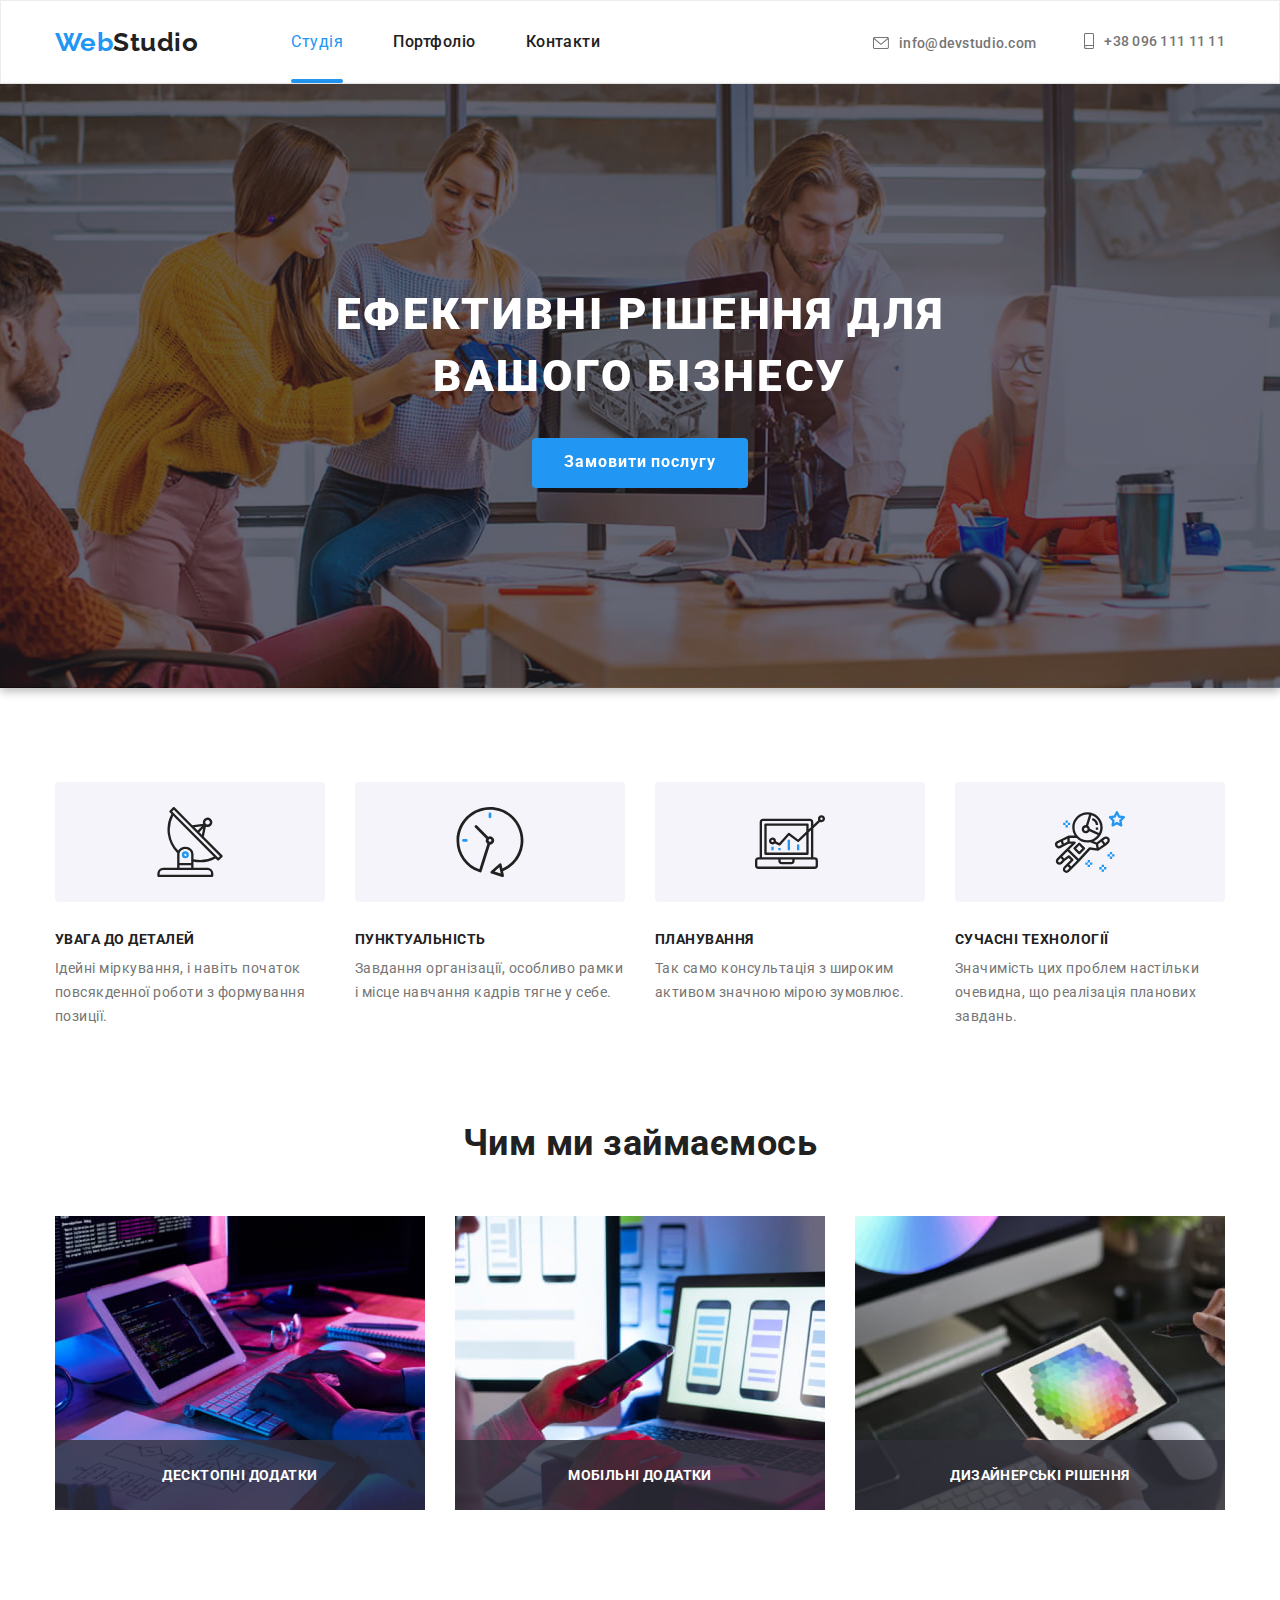
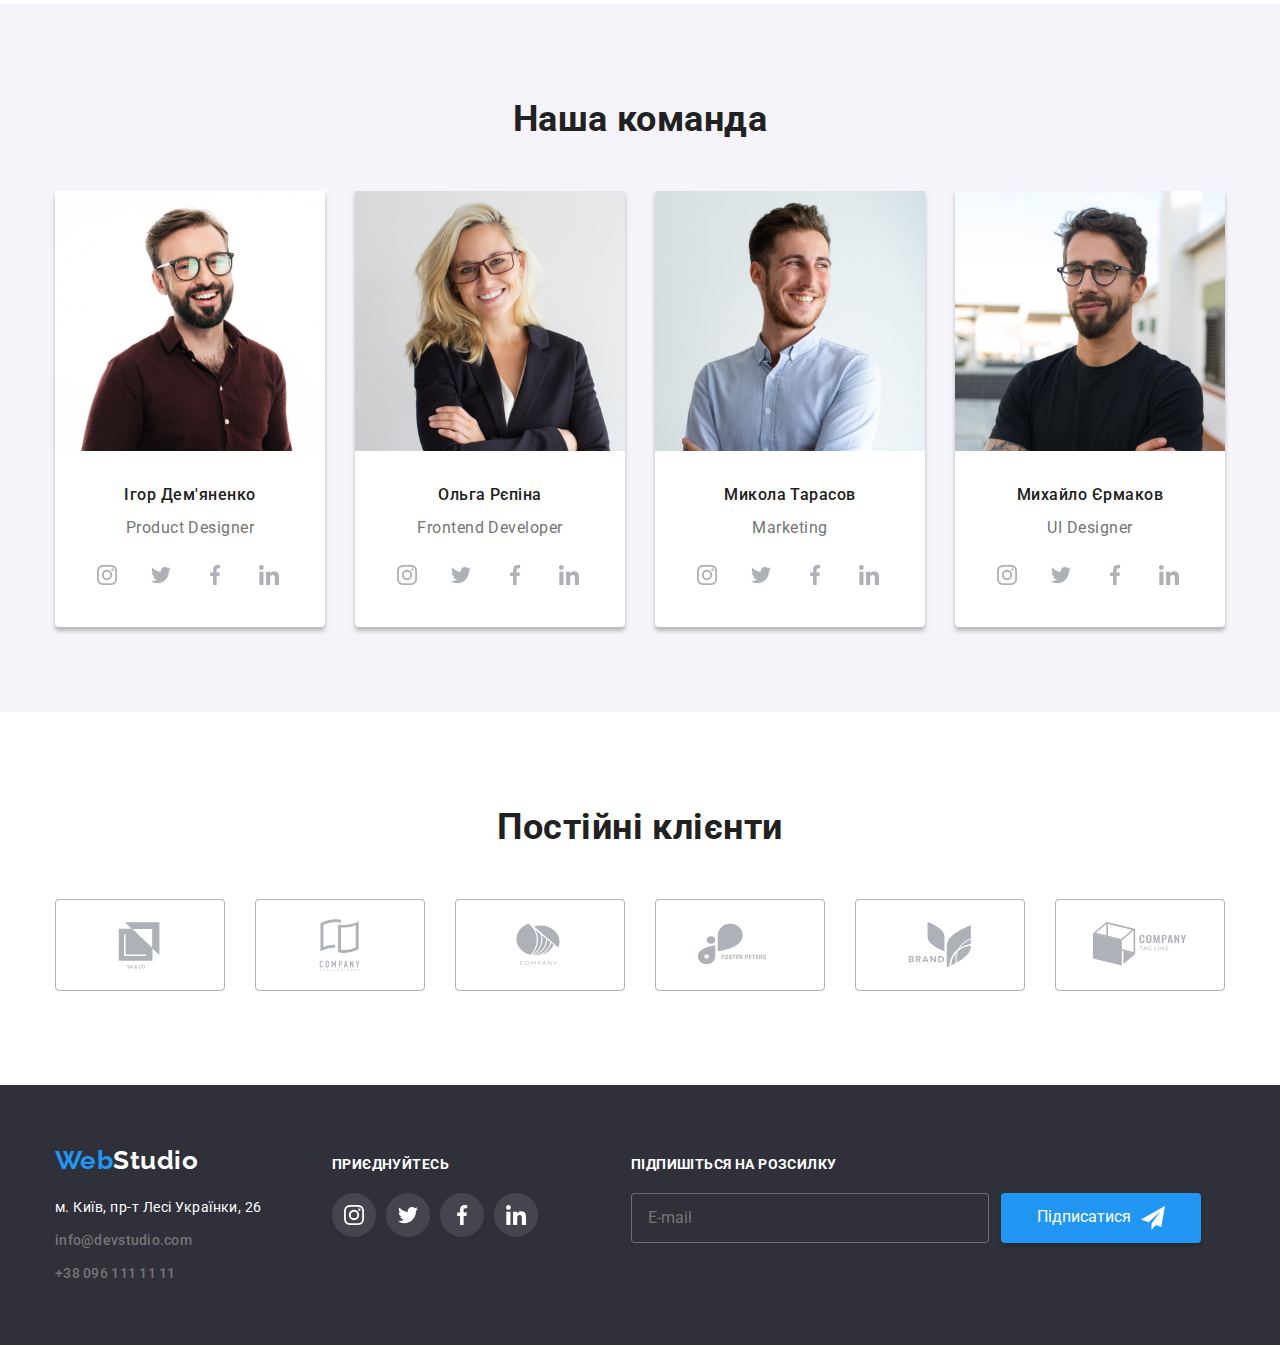
==== index.html @ a224c55a "Initial commit" ====
<!DOCTYPE html>
<html lang="uk">

<head>
  <meta charset="UTF-8" />
  <meta http-equiv="X-UA-Compatible" content="IE=edge" />
  <meta name="viewport" content="width=device-width, initial-scale=1.0" />
  <title>Студія</title>


  <!-- шрифти -->

  <link rel="preconnect" href="https://fonts.googleapis.com">
  <link rel="preconnect" href="https://fonts.gstatic.com" crossorigin>
  <link href="https://fonts.googleapis.com/css2?family=Raleway:wght@700&family=Roboto:wght@400;500;700;900&display=swap"
    rel="stylesheet">


  <!-- стилі -->
  <link rel="stylesheet"
    href="https://cdnjs.cloudflare.com/ajax/libs/modern-normalize/1.0.0/modern-normalize.min.css" />
  <link rel="stylesheet" href="./css/styles.css">
</head>

<body>


  <!-- шапка сторінки -->
  <header class="header">
    <div class="header-container">
      <a class="header-logo" href="./index.html"><span class="logo-beginning">Web</span>Studio</a>
      <nav class="header-nav">
        <ul class="header-nav-list">
          <li>
            <a class="list-current-page-item" href="./index.html">Студія</a>
          </li>
          <li>
            <a class="list-item" href="./portfolio.html">Портфоліо</a>
          </li>
          <li>
            <a class="list-item" href="#">Контакти</a>
          </li>
        </ul>
      </nav>
      <ul class="header-contacts-list">
        <li class="mail">
          <a class="email-link" href="mailto:info@devstudio.com">
            <svg class="contacts-icon" width="16" height="12">
              <use href="./images/icons.svg#envelope"></use>
            </svg>
            info@devstudio.com
          </a>
        </li>
        <li>
          <a class="tel-link" href="tel:+380961111111">
            <svg class="contacts-icon" width="10" height="16">
              <use href="./images/icons.svg#smartphone"></use>
            </svg>
            +38 096 111 11 11
          </a>
        </li>
      </ul>
    </div>
  </header>


  <!-- герой -->
  <main>
    <section class="hero-section">
      <div class="hero-container">
        <h1 class="slogan">Ефективні рішення для <br> вашого бізнесу</h1>
        <button class="btn" type="button" data-modal-open>Замовити послугу</button>

      </div>
    </section>

    <!-- переваги -->
    <section class="features">
      <div class="feature-container">
        <h2 class="visually-hidden">Наші особливості</h2>
        <ul class="features-list">
          <li class="feature-item">
            <div class="icon-box">
              <svg class="feature-icon" width="70" height="70">
                <use href="./images/icons.svg#feature-1"></use>
              </svg>
            </div>
            <h3>Увага до деталей</h3>
            <p class="feature-description">
              Ідейні міркування, і навіть початок повсякденної роботи з
              формування позиції.
            </p>
          </li>
          <li class="feature-item">
            <div class="icon-box">
              <svg class="feature-icon" width="70" height="70">
                <use href="./images/icons.svg#feature-2"></use>
              </svg>
            </div>
            <h3>Пунктуальність</h3>
            <p class="feature-description">
              Завдання організації, особливо рамки і місце навчання кадрів тягне
              у себе.
            </p>
          </li>
          <li class="feature-item">
            <div class="icon-box">
              <svg class="feature-icon" width="70" height="70">
                <use href="./images/icons.svg#feature-3"></use>
              </svg>
            </div>
            <h3>Планування</h3>
            <p class="feature-description">
              Так само консультація з широким активом значною мірою зумовлює.
            </p>
          </li>
          <li class="feature-item">
            <div class="icon-box">
              <svg class="feature-icon" width="70" height="70">
                <use href="./images/icons.svg#feature-4"></use>
              </svg>
            </div>
            <h3>Сучасні технології</h3>
            <p class="feature-description">
              Значимість цих проблем настільки очевидна, що реалізація планових
              завдань.
            </p>
          </li>
        </ul>
      </div>
    </section>

    <!-- що ми робимо -->
    <section class="activity">
      <div class="activity-container">
        <h2>Чим ми займаємось</h2>
        <ul class="activity-list">
          <li class="activity-item">
            <!-- <div class="activity-thumb"> -->
            <img class="img" src="./images/about/box-1.jpeg" alt="Здійснення розмітки вебсторінок на компʼютері"
              width="370" height="294" />
            <p class="activity-label">Десктопні додатки</p>
            <!-- </div> -->
          </li>
          <li class="activity-item">
            <!-- <div> -->
            <img class="img" src="./images/about/box-2.jpeg" alt="Адаптація вебсторінок під різні пристрої" width="370"
              height="294" />
            <p class="activity-label">Мобільні додатки</p>
            <!-- </div> -->
          </li>
          <li class="activity-item">
            <!-- <div> -->
            <img class="img" src="./images/about/box-3.jpeg" alt="Стилізація вебсторінок" width="370" height="294" />
            <p class="activity-label">Дизайнерські рішення</p>
            <!-- </div> -->
          </li>
        </ul>
      </div>
    </section>

    <!-- наша команда -->
    <section class="section-team">
      <div class="team-container">
        <h2 class="team-title">Наша команда</h2>
        <ul class="team-list">
          <li class="team-card">
            <img class="img" src="./images/team/img-1.jpeg" alt="Фотографія продуктдизайнера" width="270"
              height="260" />
            <div class="card-title">
              <h3 class="employee-name">Ігор Дем'яненко</h3>
              <p lang="en" class="employee-position">Product Designer</p>
              <ul class="social-list">
                <li class="social-item">
                  <a class="socials-link" href="https://instagram.com" target="_blank" rel="noopener noreferrer"
                    aria-label="Instagram">
                    <svg class="social-icon" width="20" height="20">
                      <use href="./images/icons.svg#instagram">
                      </use>
                    </svg>
                  </a>
                </li>
                <li class="social-item">
                  <a class="socials-link" href="https://twitter.com" target="_blank" rel="noopener noreferrer"
                    aria-label="Twitter">
                    <svg class="social-icon" width="20" height="20">
                      <use href="./images/icons.svg#twitter"></use>
                    </svg>
                  </a>
                </li>
                <li class="social-item">
                  <a class="socials-link" href="https://facebook.com" target="_blank" rel="noopener noreferrer"
                    aria-label="Facebook">
                    <svg class="social-icon" width="20" height="20">
                      <use href="./images/icons.svg#facebook"></use>
                    </svg>
                  </a>
                </li>
                <li class="social-item">
                  <a class="socials-link" href="https://linkedin.com" target="_blank" rel="noopener noreferrer"
                    aria-label="LinkedIn">
                    <svg class="social-icon" width="20" height="20">
                      <use href="./images/icons.svg#linkedin"></use>
                    </svg>
                  </a>
                </li>
              </ul>
            </div>
          </li>
          <li class="team-card">
            <img class="img" src="./images/team/img-2.jpeg" alt="Фотографія розробника" width="270" height="260" />
            <div class="card-title">
              <h3 class="employee-name">Ольга Рєпіна</h3>
              <p lang="en" class="employee-position">Frontend Developer</p>
              <ul class="social-list">
                <li class="social-item">
                  <a class="socials-link" href="https://instagram.com" target="_blank" rel="noopener noreferrer"
                    aria-label="Instagram">
                    <svg class="social-icon" width="20" height="20">
                      <use href="./images/icons.svg#instagram">
                      </use>
                    </svg>
                  </a>
                </li>
                <li class="social-item">
                  <a class="socials-link" href="https://twitter.com" target="_blank" rel="noopener noreferrer"
                    aria-label="Twitter">
                    <svg class="social-icon" width="20" height="20">
                      <use href="./images/icons.svg#twitter"></use>
                    </svg>
                  </a>
                </li>
                <li class="social-item">
                  <a class="socials-link" href="https://facebook.com" target="_blank" rel="noopener noreferrer"
                    aria-label="Facebook">
                    <svg class="social-icon" width="20" height="20">
                      <use href="./images/icons.svg#facebook"></use>
                    </svg>
                  </a>
                </li>
                <li class="social-item">
                  <a class="socials-link" href="https://linkedin.com" target="_blank" rel="noopener noreferrer"
                    aria-label="LinkedIn">
                    <svg class="social-icon" width="20" height="20">
                      <use href="./images/icons.svg#linkedin"></use>
                    </svg>
                  </a>
                </li>
              </ul>
            </div>
          </li>
          <li class="team-card">
            <img class="img" src="./images/team/img-3.jpeg" alt="Фотографія маркетолога" width="270" height="260" />
            <div class="card-title">
              <h3 class="employee-name">Микола Тарасов</h3>
              <p lang="en" class="employee-position">Marketing</p>
              <ul class="social-list">
                <li class="social-item">
                  <a class="socials-link" href="https://instagram.com" target="_blank" rel="noopener noreferrer"
                    aria-label="Instagram">
                    <svg class="social-icon" width="20" height="20">
                      <use href="./images/icons.svg#instagram">
                      </use>
                    </svg>
                  </a>
                </li>
                <li class="social-item">
                  <a class="socials-link" href="https://twitter.com" target="_blank" rel="noopener noreferrer"
                    aria-label="Twitter">
                    <svg class="social-icon" width="20" height="20">
                      <use href="./images/icons.svg#twitter"></use>
                    </svg>
                  </a>
                </li>
                <li class="social-item">
                  <a class="socials-link" href="https://facebook.com" target="_blank" rel="noopener noreferrer"
                    aria-label="Facebook">
                    <svg class="social-icon" width="20" height="20">
                      <use href="./images/icons.svg#facebook"></use>
                    </svg>
                  </a>
                </li>
                <li class="social-item">
                  <a class="socials-link" href="https://linkedin.com" target="_blank" rel="noopener noreferrer"
                    aria-label="LinkedIn">
                    <svg class="social-icon" width="20" height="20">
                      <use href="./images/icons.svg#linkedin"></use>
                    </svg>
                  </a>
                </li>
              </ul>
            </div>
          </li>
          <li class="team-card">
            <img class="img" src="./images/team/img-4.jpeg" alt="Фотографія вебдизайнера" width="270" height="260" />
            <div class="card-title">
              <h3 class="employee-name">Михайло Єрмаков</h3>
              <p lang="en" class="employee-position">UI Designer</p>
              <ul class="social-list">
                <li class="social-item">
                  <a class="socials-link" href="https://instagram.com" target="_blank" rel="noopener noreferrer"
                    aria-label="Instagram">
                    <svg class="social-icon" width="20" height="20">
                      <use href="./images/icons.svg#instagram">
                      </use>
                    </svg>
                  </a>
                </li>
                <li class="social-item">
                  <a class="socials-link" href="https://twitter.com" target="_blank" rel="noopener noreferrer"
                    aria-label="Twitter">
                    <svg class="social-icon" width="20" height="20">
                      <use href="./images/icons.svg#twitter"></use>
                    </svg>
                  </a>
                </li>
                <li class="social-item">
                  <a class="socials-link" href="https://facebook.com" target="_blank" rel="noopener noreferrer"
                    aria-label="Facebook">
                    <svg class="social-icon" width="20" height="20">
                      <use href="./images/icons.svg#facebook"></use>
                    </svg>
                  </a>
                </li>
                <li class="social-item">
                  <a class="socials-link" href="https://linkedin.com" target="_blank" rel="noopener noreferrer"
                    aria-label="LinkedIn">
                    <svg class="social-icon" width="20" height="20">
                      <use href="./images/icons.svg#linkedin"></use>
                    </svg>
                  </a>
                </li>
              </ul>
            </div>
          </li>
        </ul>
      </div>
    </section>

    <!-- постійні клієнти -->
    <section class="section-clients">
      <div class="clients-container">
        <h2>Постійні клієнти</h2>
        <ul class="clients-list">
          <li class="client-item">
            <a class="client-item-logo" href="#">
              <svg class="client-logo" width="106" height="60">
                <use href="./images/icons.svg#client-1"></use>
              </svg>
            </a>
          </li>
          <li class="client-item">
            <a class="client-item-logo" href="#">
              <svg class="client-logo" width="106" height="60">
                <use href="./images/icons.svg#client-2"></use>
              </svg>
            </a>
          </li>
          <li class="client-item">
            <a class="client-item-logo" href="#">
              <svg class="client-logo" width="106" height="60">
                <use href="./images/icons.svg#client-3"></use>
              </svg>
            </a>
          </li>
          <li class="client-item">
            <a class="client-item-logo" href="#">
              <svg class="client-logo" width="106" height="60">
                <use href="./images/icons.svg#client-4"></use>
              </svg>
            </a>
          </li>
          <li class="client-item">
            <a class="client-item-logo" href="#">
              <svg class="client-logo" width="106" height="60">
                <use href="./images/icons.svg#client-5"></use>
              </svg>
            </a>
          </li>
          <li class="client-item">
            <a class="client-item-logo" href="#">
              <svg class="client-logo" width="106" height="60">
                <use href="./images/icons.svg#client-6"></use>
              </svg>
            </a>
          </li>
        </ul>
      </div>
    </section>

  </main>


  <!-- підвал сторінки -->
  <footer class="footer">
    <div class="footer-container">
      <div class="address-box">
        <a class="footer-logo" href="./index.html"><span class="logo-beginning">Web</span>Studio</a>
        <address>
          <ul>
            <li class="address-list-item">
              <a class="address-link" href="https://goo.gl/maps/CPtrU1FHBa2aNyZL9" target="_blank"
                rel="noopener noreferrer nofollow">м. Київ,
                пр-т Лесі Українки, 26</a>
            </li>
            <li class="address-list-item">
              <a class="email-link" href="mailto:info@devstudio.com">info@devstudio.com</a>
            </li>
            <li>
              <a class="tel-link" href="tel:+380961111111">+38 096 111 11 11</a>
            </li>
          </ul>
        </address>
      </div>
      <div class="social-box">
        <p>Приєднуйтесь</p>
        <ul class="social-list">
          <li class="social-item">
            <a class="socials-link" href="https://instagram.com" target="_blank" rel="noopener noreferrer"
              aria-label="Instagram">
              <svg class="social-icon" width="20" height="20">
                <use href="./images/icons.svg#instagram">
                </use>
              </svg>
            </a>
          </li>
          <li class="social-item">
            <a class="socials-link" href="https://twitter.com" target="_blank" rel="noopener noreferrer"
              aria-label="Twitter">
              <svg class="social-icon" width="20" height="20">
                <use href="./images/icons.svg#twitter"></use>
              </svg>
            </a>
          </li>
          <li class="social-item">
            <a class="socials-link" href="https://facebook.com" target="_blank" rel="noopener noreferrer"
              aria-label="Facebook">
              <svg class="social-icon" width="20" height="20">
                <use href="./images/icons.svg#facebook"></use>
              </svg>
            </a>
          </li>
          <li class="social-item">
            <a class="socials-link" href="https://linkedin.com" target="_blank" rel="noopener noreferrer"
              aria-label="LinkedIn">
              <svg class="social-icon" width="20" height="20">
                <use href="./images/icons.svg#linkedin"></use>
              </svg>
            </a>
          </li>
        </ul>
      </div>
      <div class="signing-box">
        <span class="signing-form-title">Підпишіться на розсилку</span>
        <form class="signing-form" name="signing-form">
          <label class="signing-form-field">

            <input class="signing-form-input" type="email" name="user-email" placeholder="E-mail">
          </label>
          <button class="signing-form-btn" type="submit">Підписатися
            <svg class="signing-form-icon" width="24" height="24">
              <use href="./images/icons.svg#icon-send"></use>
          </button>
          </svg>
        </form>
      </div>
    </div>
  </footer>

  <div class="backdrope is-hidden" data-modal>
    <div class="modal">
      <button data-modal-close class="modal-btn">
        <svg width="30" height="30">
          <use href="./images/icons.svg#close-2"></use>
        </svg>
      </button>
      <form name="order-form" class="order">
        <strong class="order-form-title">Залиште свої дані, ми вам передзвонимо</strong>

        <div class="order-form-group" role="group">
          <label class="order-form-field">
            <span class="order-form-label">Ім'я</span>
            <input class="order-form-input" type="text" name="user-name">
            <svg class="order-form-icon" width="18" height="18">
              <use href="./images/icons.svg#icon-name-icon"></use>
            </svg>
          </label>

          <label class="order-form-field">
            <span class="order-form-label">Телефон</span>
            <input class="order-form-input" type="tel" name="user-phone">
            <svg class="order-form-icon" width="18" height="18">
              <use href="./images/icons.svg#icon-phone-icon"></use>
            </svg>
          </label>

          <label class="order-form-field">
            <span class="order-form-label">Пошта</span>
            <input class="order-form-input" type="email" name="user-email">
            <svg class="order-form-icon" width="18" height="18">
              <use href="./images/icons.svg#icon-email-icon"></use>
            </svg>
          </label>

          <label class="order-form-field">
            <span class="order-form-label">Коментар</span>
            <textarea class="order-form-message" name="" id="" rows="5" placeholder="Введіть текст"></textarea>
          </label>
        </div>

        <label class="order-form-agreement">
          <input class="order-form-checkbox visually-hidden" type="checkbox" name="user-agreement">
          <svg class="order-form-icons" width="16" height="15">
            <use class="icon-checked" href="./images/icons.svg#checked"></use>
            <use class="icon-unchecked" href="./images/icons.svg#unchecked"></use>
          </svg>
          <span class="order-form-desc">Погоджуюся з розсилкою та приймаю
            <a class="order-form-link" href="#" target="_blank">Умови договору</a>
          </span>
        </label>
        <button class="order-form-btn" type="submit">Відправити</button>
      </form>
    </div>
  </div>
  <script src="./js/modal.js"></script>
</body>

</html>
---- css/styles.css ----
:root {
  --main-font: "Roboto", "sans-serif";
  --secondary-font: "Raleway", "sans-serif";
  --primary-text-color: #757575;
  --secondary-text-color: #ffffff;
  --primary-title-color: #212121;
  --accent-color: #2196f3;
  --primary-bg-color: #ffffff;
  --primary-hover-color: #f5f4fa;
  --alternative-bg-color: #2f303a;
  --section-bg-color: #f5f4fa;
}

body {
  font-family: var(--main-font);
  color: var(--main-txt-color);
  background-color: var(--primary-bg-color);
  font-style: normal;
  letter-spacing: 0.03em;
}

h2,
h3 {
  color: var(--primary-title-color);
  font-weight: 700;
  margin: 0;
}

h2 {
  font-size: 36px;
  line-height: 1.2;
  text-align: center;
}

h3 {
  font-size: 14px;
  line-height: 1.1;
  text-align: left;
}

li {
  list-style: none;
}

ul {
  padding-left: 0;
  margin: 0;
}

a {
  text-decoration: none;
  padding: 0;
  margin: 0;
}

/* .container {
  width: 1200px;
  padding-right: 15px;
  padding-left: 15px;
  margin-left: auto;
  margin-right: auto;
} */

/* шапка сторінки */
.header {
  border: 1px solid #ececec;
}

.header-container {
  width: 1200px;
  padding-right: 15px;
  padding-left: 15px;
  display: flex;
  align-items: center;
  margin-left: auto;
  margin-right: auto;
}

.header-nav {
  margin-right: auto;
}

.header-nav-list,
.header-contacts-list {
  display: flex;
}

.header-contacts-list {
  align-items: baseline;
}

.header-nav-list {
  gap: 50px;
}

.list-current-page-item,
.list-item {
  padding-top: 32px;
  padding-bottom: 32px;
  display: inline-block;
}

.list-current-page-item {
  position: relative;
}

.list-current-page-item::after {
  content: "";

  position: absolute;
  display: block;
  width: 100%;
  height: 4px;
  left: 0;
  bottom: 0;

  background-color: var(--accent-color);
  border-radius: 4px;
}

.header .email-link,
.header .tel-link {
  padding-top: 32px;
  padding-bottom: 32px;
  display: flex;
  align-items: center;
}

.header-logo {
  align-items: center;
  margin-right: 93px;
  padding-top: 25px;
  padding-bottom: 25px;
}

.header-logo {
  color: var(--primary-title-color);
  font-family: Raleway, sans-serif;
  font-weight: 700;
  font-size: 26px;
  line-height: 1.2;
}

.logo-beginning {
  color: var(--accent-color);
}

.header-nav .list-item {
  color: var(--primary-title-color);
  font-weight: 500;
}

.list-current-page-item {
  color: var(--accent-color);
}

.list-item {
  transition-property: color;
  transition-duration: 250ms;
  transition-timing-function: cubic-bezier(0.4, 0, 0.2, 1);
}

.list-item:hover,
.list-item:focus {
  color: var(--accent-color);
}

.mail {
  margin-right: 48px;
}

.email-link,
.tel-link {
  display: flex;
  align-items: center;
  font-weight: 500;
  font-size: 14px;
  line-height: 1.1;
  letter-spacing: 0.02em;
  color: var(--primary-text-color);

  transition-property: color;
  transition-duration: 250ms;
  transition-timing-function: cubic-bezier(0.4, 0, 0.2, 1);
}

.email-link:hover,
.tel-link:hover,
.email-link:focus,
.tel-link:focus {
  color: var(--accent-color);
}

.contacts-icon {
  fill: currentColor;
  margin-right: 10px;
}

/* герой */
.hero-section {
  max-width: 1600px;
  margin-left: auto;
  margin-right: auto;
  padding-top: 200px;
  padding-bottom: 200px;
  /* background-color: var(--alternative-bg-color); */
  background-color: #c4c4c4;
  background-image: linear-gradient(
      rgba(47, 48, 58, 0.4),
      rgba(47, 48, 58, 0.4)
    ),
    url(../images/hero/bg-img.png);
  background-repeat: no-repeat;
  background-position: center;
  background-size: cover;
  filter: drop-shadow(0px 4px 4px rgba(0, 0, 0, 0.25));
}

.hero-container {
  width: 1200px;
  padding-right: 15px;
  padding-left: 15px;
  margin-left: auto;
  margin-right: auto;
}

.hero-container > .slogan {
  display: block;
  margin-top: 0;
  margin-right: auto;
  margin-left: auto;
  margin-bottom: 30px;
  color: var(--primary-bg-color);
  font-weight: 900;
  font-size: 44px;
  text-align: center;
  line-height: 1.4;
  text-transform: uppercase;
  letter-spacing: 0.06em;
}

.hero-container > .btn {
  display: block;
  width: 216px;
  height: 50px;
  margin: auto;
  color: var(--primary-bg-color);
  background-color: var(--accent-color);
  text-align: center;
  font-size: 16px;
  font-weight: 700;
  line-height: 1.9;
  letter-spacing: 0.06em;
  border-radius: 4px;
  border: none;

  transition-property: background-color;
  transition-duration: 250ms;
  transition-timing-function: cubic-bezier(0.4, 0, 0.2, 1);
}

.hero-container > .btn:hover {
  background: #188ce8;
}

/* модальне вікно */

.modal {
  position: absolute;
  top: 50%;
  left: 50%;
  transform: translate(-50%, -50%);

  width: 528px;
  height: auto;
  padding: 40px;
  background-color: var(--primary-bg-color);
  box-shadow: 0px 1px 3px rgba(0, 0, 0, 0.12), 0px 1px 1px rgba(0, 0, 0, 0.14),
    0px 2px 1px rgba(0, 0, 0, 0.2);
  border-radius: 4px;
}

.modal-btn {
  position: absolute;
  top: 8px;
  right: 8px;
  width: 30px;
  height: 30px;
  display: flex;
  align-items: center;
  justify-content: center;
  fill: #212121;
  background-color: var(--primary-bg-color);
  border: 1px solid rgba(0, 0, 0, 0.1);
  border-radius: 50%;
  cursor: pointer;

  transition-property: fill;
  transition-duration: 250ms;
  transition-timing-function: cubic-bezier(0.4, 0, 0.2, 1);
}

.modal-btn:hover {
  fill: var(--accent-color);
}

.backdrope.is-hidden {
  visibility: hidden;
  opacity: 0;
  pointer-events: none;
}

.backdrope {
  position: fixed;
  top: 0;
  left: 0;
  width: 100%;
  height: 100%;
  background-color: rgba(0, 0, 0, 0.2);
  visibility: visible;
  opacity: 1;
  transition: opacity 250ms cubic-bezier(0.4, 0, 0.2, 1),
    visibility 250ms cubic-bezier(0.4, 0, 0.2, 1);
}

/* форма "Замовити послугу" */

.order-form-title {
  display: block;
  text-align: center;
  font-weight: 700;
  font-size: 20px;
  line-height: 23px;
  letter-spacing: 0.03em;
  margin-bottom: 12px;
}

.order-form-group {
  margin-bottom: 20px;
}

.order-form-field {
  position: relative;
  display: block;
  margin-bottom: 10px;
}

.order-form-field:last-child {
  margin-bottom: 0;
}

.order-form-label {
  display: block;
  margin-bottom: 4px;
  font-weight: 400;
  font-size: 12px;
  line-height: 14px;
  letter-spacing: 0.01em;
  color: var(--primary-text-color);
}

.order-form-input {
  width: 100%;
  height: 40px;
  padding-right: 42px;
  padding-left: 42px;
  border: 1px solid rgba(33, 33, 33, 0.2);
  border-radius: 4px;
  outline: transparent;

  transition-property: border-color;
  transition-duration: 250ms;
  transition-timing-function: cubic-bezier(0.4, 0, 0.2, 1);
}

.order-form-input:hover,
.order-form-input:focus {
  border-color: var(--accent-color);
  cursor: pointer;
}

.order-form-icon {
  position: absolute;
  bottom: 11px;
  left: 12px;

  transition-property: fill;
  transition-duration: 250ms;
  transition-timing-function: cubic-bezier(0.4, 0, 0.2, 1);
}

.order-form-input:hover + .order-form-icon,
.order-form-input:focus + .order-form-icon {
  fill: var(--accent-color);
}

.order-form-message {
  display: block;
  width: 100%;
  padding: 12px 16px;
  resize: none;
  border: 1px solid rgba(33, 33, 33, 0.2);
  border-radius: 4px;
  outline: transparent;
  font-size: 12px;

  transition-property: border-color;
  transition-duration: 250ms;
  transition-timing-function: cubic-bezier(0.4, 0, 0.2, 1);
}

.order-form-message::placeholder {
  font-size: 12px;
  line-height: 14px;
  letter-spacing: 0.01em;

  color: rgba(117, 117, 117, 0.5);
}

.order-form-message:hover,
.order-form-message:focus {
  border-color: var(--accent-color);
  cursor: pointer;
}

.order-form-agreement {
  display: flex;
  align-items: center;
  justify-content: center;
  margin-bottom: 30px;
  gap: 7px;
  cursor: pointer;
}

.icon-checked {
  opacity: 0;
  transition-duration: 250ms;
  transition-timing-function: cubic-bezier(0.4, 0, 0.2, 1);
}

.order-form-checkbox:checked + .order-form-icons .icon-checked {
  opacity: 1;
}

.icon-unchecked {
  opacity: 1;
  transition-duration: 250ms;
  transition-timing-function: cubic-bezier(0.4, 0, 0.2, 1);
}

.order-form-checkbox:checked + .order-form-icons .icon-unchecked {
  opacity: 0;
}

.order-form-desc {
  font-weight: 400;
  font-size: 14px;
  line-height: 24px;
  letter-spacing: 0.03em;
  color: var(--primary-text-color);
  user-select: none;
}

.order-form-link {
  color: var(--accent-color);
}

.order-form-btn {
  display: block;
  margin: 0 auto;
  width: 200px;
  height: 50px;
  color: var(--primary-bg-color);
  background-color: var(--accent-color);
  text-align: center;
  font-weight: 700;
  font-size: 16px;
  line-height: 1.9;
  letter-spacing: 0.06em;
  border: none;
  border-radius: 4px;

  transition-property: background-color, box-shadow;
  transition-duration: 250ms;
  transition-timing-function: cubic-bezier(0.4, 0, 0.2, 1);
}

.order-form-btn:hover,
.order-form-btn:focus {
  background: #188ce8;
  box-shadow: 0px 4px 4px rgba(0, 0, 0, 0.15);
  cursor: pointer;
}

/* переваги */
.features {
  padding-top: 94px;
}

.feature-container {
  width: 1200px;
  padding-right: 15px;
  padding-left: 15px;
  margin-left: auto;
  margin-right: auto;
  display: flex;
}

.visually-hidden {
  position: absolute;
  width: 1px;
  height: 1px;
  margin: -1px;
  border: 0;
  padding: 0;
  white-space: nowrap;
  clip-path: inset(100%);
  clip: rect(0 0 0 0);
  overflow: hidden;
}

.features-list {
  display: flex;
  margin: auto;
  gap: 30px;
}

.icon-box {
  display: flex;
  align-items: center;
  justify-content: center;
  width: 270px;
  height: 120px;
  background-color: var(--section-bg-color);
  border-radius: 4px;
  margin-bottom: 30px;
}

.feature-icon {
  display: flex;
  width: 70px;
  height: 70px;
}

.feature-item {
  width: 270px;
}

.feature-item > h3 {
  text-transform: uppercase;
}

.feature-description {
  font-weight: 400;
  font-size: 14px;
  line-height: 1.7;
  color: var(--primary-text-color);
}

.feature-description {
  margin-top: 10px;
  margin-bottom: 0;
}

/* що ми робимо */
.activity {
  padding-top: 94px;
  padding-bottom: 94px;
}

.activity-container {
  width: 1200px;
  padding-right: 15px;
  padding-left: 15px;
  margin-left: auto;
  margin-right: auto;
}

.activity-container h2 {
  margin-top: 0;
  margin-bottom: 50px;
}

.activity-list {
  display: flex;
  flex-wrap: wrap;
  gap: 30px;
  margin-right: auto;
  margin-left: auto;
}

.activity-item {
  position: relative;
  flex-basis: calc((100% - 60px) / 3);
}

/* .activity-thumb {
  position: relative;
} */

.activity-label {
  position: absolute;
  left: 0;
  bottom: 0;

  width: 100%;
  height: 70px;

  padding-top: 27px;
  padding-bottom: 27px;
  margin: 0;

  font-weight: 700;
  font-size: 14px;
  line-height: 16px;
  text-align: center;
  letter-spacing: 0.03em;
  text-transform: uppercase;

  background-color: rgba(47, 48, 58, 0.8);
  color: var(--secondary-text-color);
}

/* наша команда */
.section-team {
  height: 708px;
  padding-top: 94px;
  padding-bottom: 94px;
  background-color: var(--section-bg-color);
}

.team-container {
  width: 1200px;
  padding-right: 15px;
  padding-left: 15px;
  margin-left: auto;
  margin-right: auto;
}

.team-title {
  margin-right: auto;
  margin-left: auto;
}

.team-list {
  display: flex;
  gap: 30px;
  margin-top: 50px;
  margin-left: auto;
  margin-right: auto;
}

.team-card {
  width: 270px;
  flex-basis: calc((100% - 90px) / 4);
  background-color: var(--primary-bg-color);
  box-shadow: 0px 4px 4px rgba(0, 0, 0, 0.25);
  border-radius: 0px 0px 4px 4px;
}

.img {
  display: block;
  max-width: 100%;
  height: auto;
}

.card-title {
  padding: 30px;
}

.employee-name {
  color: var(--primary-title-color);
  font-weight: 500;
  font-size: 16px;
  line-height: 1.7;
  letter-spacing: 0.03em;
  text-align: center;
}

.employee-position {
  color: var(--primary-text-color);
  font-size: 16px;
  font-weight: 400;
  line-height: 1.2;
  letter-spacing: 0.03em;
  text-align: center;
  margin: 0;
  margin-top: 10px;
  margin-bottom: 16px;
}

/* соціальні мережі */
.social-list {
  width: 206px;
  height: 44px;
  display: flex;
  justify-content: center;
  align-items: center;
  gap: 10px;
}

.socials-link {
  display: flex;
  justify-content: center;
  align-items: center;

  width: 44px;
  height: 44px;

  fill: #afb1b8;
  background-color: var(--primary-bg-color);
  border-radius: 50%;

  transition-property: fill, background-color;
  transition-duration: 250ms;
  transition-timing-function: cubic-bezier(0.4, 0, 0.2, 1);
}

.social-item {
  display: flex;
}

.socials-link:hover,
.socials-link:focus {
  fill: var(--primary-bg-color);
  background-color: var(--accent-color);
}

/* постійні клієнти */
.section-clients {
  padding-top: 94px;
  padding-bottom: 94px;
}

.clients-container {
  width: 1200px;
  padding-right: 15px;
  padding-left: 15px;
  margin-left: auto;
  margin-right: auto;
}

.clients-container h2 {
  margin-bottom: 50px;
}

.clients-list {
  display: flex;
  gap: 30px;
}

.client-item {
  height: 92px;
  flex-basis: calc((100% - 150px) / 6);
}

.client-item-logo {
  display: flex;
  justify-content: center;
  align-items: center;
  fill: #afb1b8;
  width: 100%;
  height: 100%;
  border: 1px solid #afb1b8;
  border-radius: 4px;

  transition-property: fill, border;
  transition-duration: 250ms;
  transition-timing-function: cubic-bezier(0.4, 0, 0.2, 1);
}

.client-item-logo:hover,
.client-item-logo:focus {
  border: 1px solid rgba(33, 150, 243, 1);
  /* box-shadow: 0px 4px 4px rgba(0, 0, 0, 0.25); */
  fill: var(--accent-color);
}

/* портфоліо */
.projects {
  padding-top: 94px;
  padding-bottom: 94px;
}

.portfolio-container {
  width: 1200px;
  padding-right: 15px;
  padding-left: 15px;
  margin-left: auto;
  margin-right: auto;
  display: flex;
}

.filters-list {
  justify-content: center;
  display: flex;
  margin-right: auto;
  margin-left: auto;
  margin-bottom: 50px;
  gap: 8px;
}

.project-list {
  margin-left: auto;
  margin-right: auto;
}

.project-list {
  display: flex;
  flex-wrap: wrap;
  gap: 30px;
  margin: 0;
}

.project-card {
  flex-basis: calc((100% - 60px) / 3);
}

.card-link {
  display: block;

  transition-property: box-shadow;
  transition-duration: 250ms;
  transition-timing-function: cubic-bezier(0.4, 0, 0.2, 1);
}

.card-link:hover,
.card-link:focus {
  box-shadow: 0px 1px 1px rgba(0, 0, 0, 0.12), 0px 4px 4px rgba(0, 0, 0, 0.06),
    1px 4px 6px rgba(0, 0, 0, 0.16);
}

.card-link:hover .card-description,
.card-link:focus .card-description {
  transform: translatey(0);
}

.project-card-thumb {
  position: relative;
  overflow: hidden;
}

.card-description {
  position: absolute;
  bottom: 0;
  right: 0;

  width: 100%;
  height: 100%;
  margin: 0;
  padding: 63px 24px;

  font-weight: 400;
  font-size: 18px;
  line-height: 28px;
  letter-spacing: 0.03em;
  text-align-last: left;

  color: var(--secondary-text-color);
  background-color: rgba(33, 150, 243, 0.9);

  transform: translatey(100%);
  transition: transform 250ms cubic-bezier(0.4, 0, 0.2, 1);
}

.project-description {
  padding: 20px 24px;
  border-right: 1px solid #eeeeee;
  border-left: 1px solid #eeeeee;
  border-bottom: 1px solid #eeeeee;
}

.project-title {
  margin-bottom: 4px;
}

.project-title,
.project-type {
  text-align: left;
}

.filters-list .btn {
  font-family: Roboto;
  font-weight: 500;
  font-size: 16px;
  line-height: 1.6;
  text-align: center;
  padding: 6px 22px;
  border: none;
  border-radius: 4px;

  transition-property: color, background-color, box-shadow;
  transition-duration: 250ms;
  transition-timing-function: cubic-bezier(0.4, 0, 0.2, 1);
}

.filters-list .btn:hover,
.filters-list .btn:focus {
  color: var(--primary-hover-color);
  background-color: var(--accent-color);
  box-shadow: 0px 4px 4px rgba(0, 0, 0, 0.25);
  border-radius: 4px;
}

.project-title {
  font-size: 18px;
  line-height: 2;
  letter-spacing: 0.06em;
}

.project-type {
  color: var(--primary-text-color);
  font-weight: 400;
  font-size: 16px;
  line-height: 1.9;
  margin: 0;
}

.btn {
  cursor: pointer;
}

/* футер */
.footer {
  padding-top: 60px;
  padding-bottom: 60px;
  background-color: var(--alternative-bg-color);
}

.footer-container {
  display: flex;
  align-items: baseline;
  width: 1200px;
  padding-right: 15px;
  padding-left: 15px;
  margin-left: auto;
  margin-right: auto;
}

.social-box {
  display: flex;
  margin-left: 70px;
  flex-direction: column;
}

.social-box > p {
  margin-top: 0;
  margin-bottom: 20px;
  font-weight: 700;
  font-size: 14px;
  line-height: 1.14;
  letter-spacing: 0.03em;
  text-transform: uppercase;
  color: var(--secondary-text-color);
}

.footer-logo {
  font-family: "Raleway";
  font-weight: 700;
  font-size: 26px;
  line-height: 1.2;
  color: var(--secondary-text-color);
}

.footer .address-link {
  margin-bottom: 9px;
  font-weight: 400;
  font-size: 14px;
  line-height: 1.7;
  color: var(--secondary-text-color);
}

.footer .email-link,
.footer .tel-link {
  line-height: 1.7;
}

address {
  font-style: normal;
  margin-top: 20px;
}

.address-list-item {
  margin-bottom: 9px;
}

.footer .socials-link {
  background-color: rgba(255, 255, 255, 0.1);
  fill: var(--secondary-text-color);
  border-radius: 50%;

  transition-property: background-color;
  transition-duration: 250ms;
  transition-timing-function: cubic-bezier(0.4, 0, 0.2, 1);
}

.footer .socials-link:hover,
.footer .socials-link:focus {
  background-color: var(--accent-color);
  /* fill: var(--accent-color); */
}

.signing-box {
  margin-left: 93px;
}

.signing-form {
  display: flex;
  width: 570px;
  gap: 12px;
}

.signing-form-title {
  display: block;
  margin-top: 0;
  margin-bottom: 20px;
  font-weight: 700;
  font-size: 14px;
  line-height: 1.14;
  letter-spacing: 0.03em;
  text-transform: uppercase;
  color: var(--secondary-text-color);
}

.signing-form-input {
  width: 358px;
  height: 50px;
  padding: 15px 16px;
  color: var(--secondary-text-color);
  background-color: var(--alternative-bg-color);
  border: 1px solid rgba(255, 255, 255, 0.3);
  border-radius: 4px;
  /* border: transparent; */

  transition-property: border-color;
  transition-duration: 250ms;
  transition-timing-function: cubic-bezier(0.4, 0, 0.2, 1);
}

.signing-form-btn {
  display: flex;
  align-items: center;
  justify-content: center;
  gap: 10px;
  right: 0;
  bottom: 0;
  width: 200px;
  height: 50px;
  padding: 10px 28px;
  text-align: center;
  color: var(--secondary-text-color);
  background: #2196f3;
  box-shadow: 0px 4px 4px rgba(0, 0, 0, 0.15);
  border-radius: 4px;
  border: none;

  transition-property: background-color, box-shadow;
  transition-duration: 250ms;
  transition-timing-function: cubic-bezier(0.4, 0, 0.2, 1);
}

.signing-form-btn:hover,
.signing-form-btn:focus {
  background: #188ce8;
  box-shadow: 0px 4px 4px rgba(0, 0, 0, 0.15);
  cursor: pointer;
}
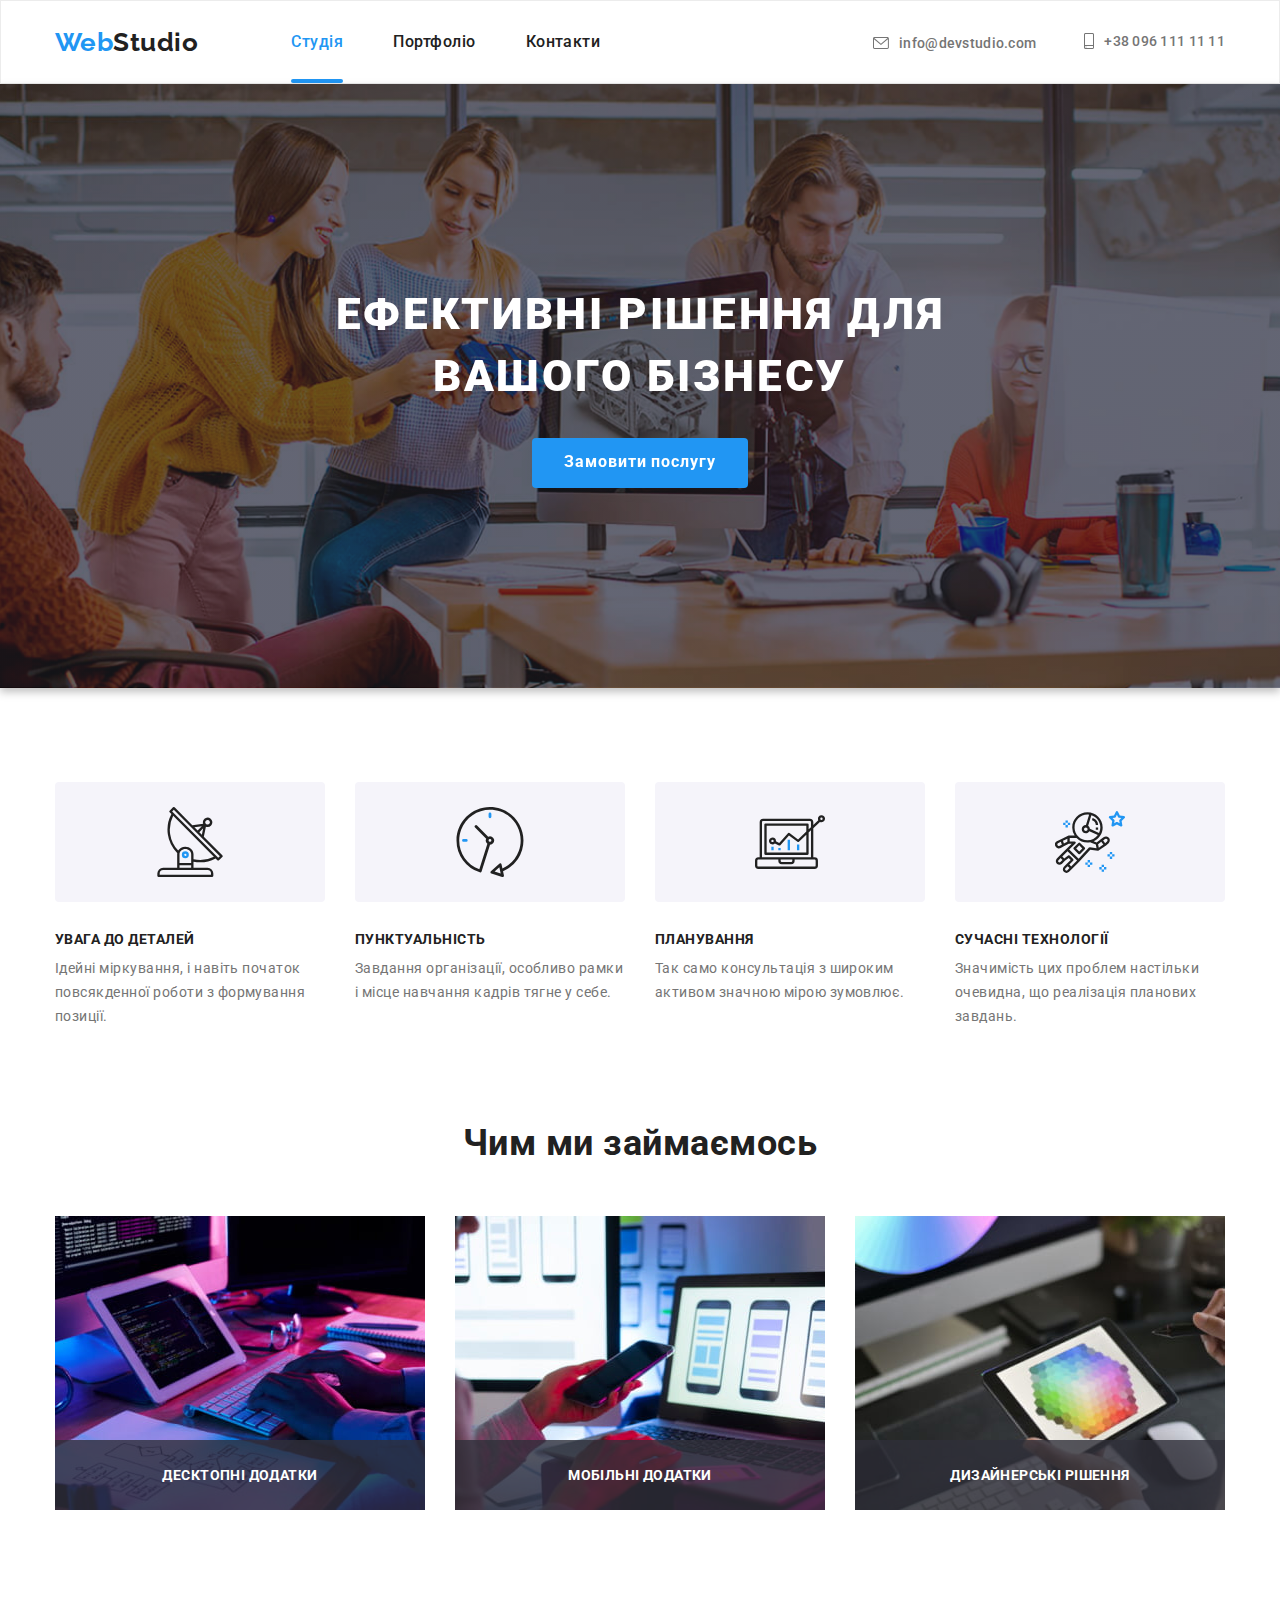
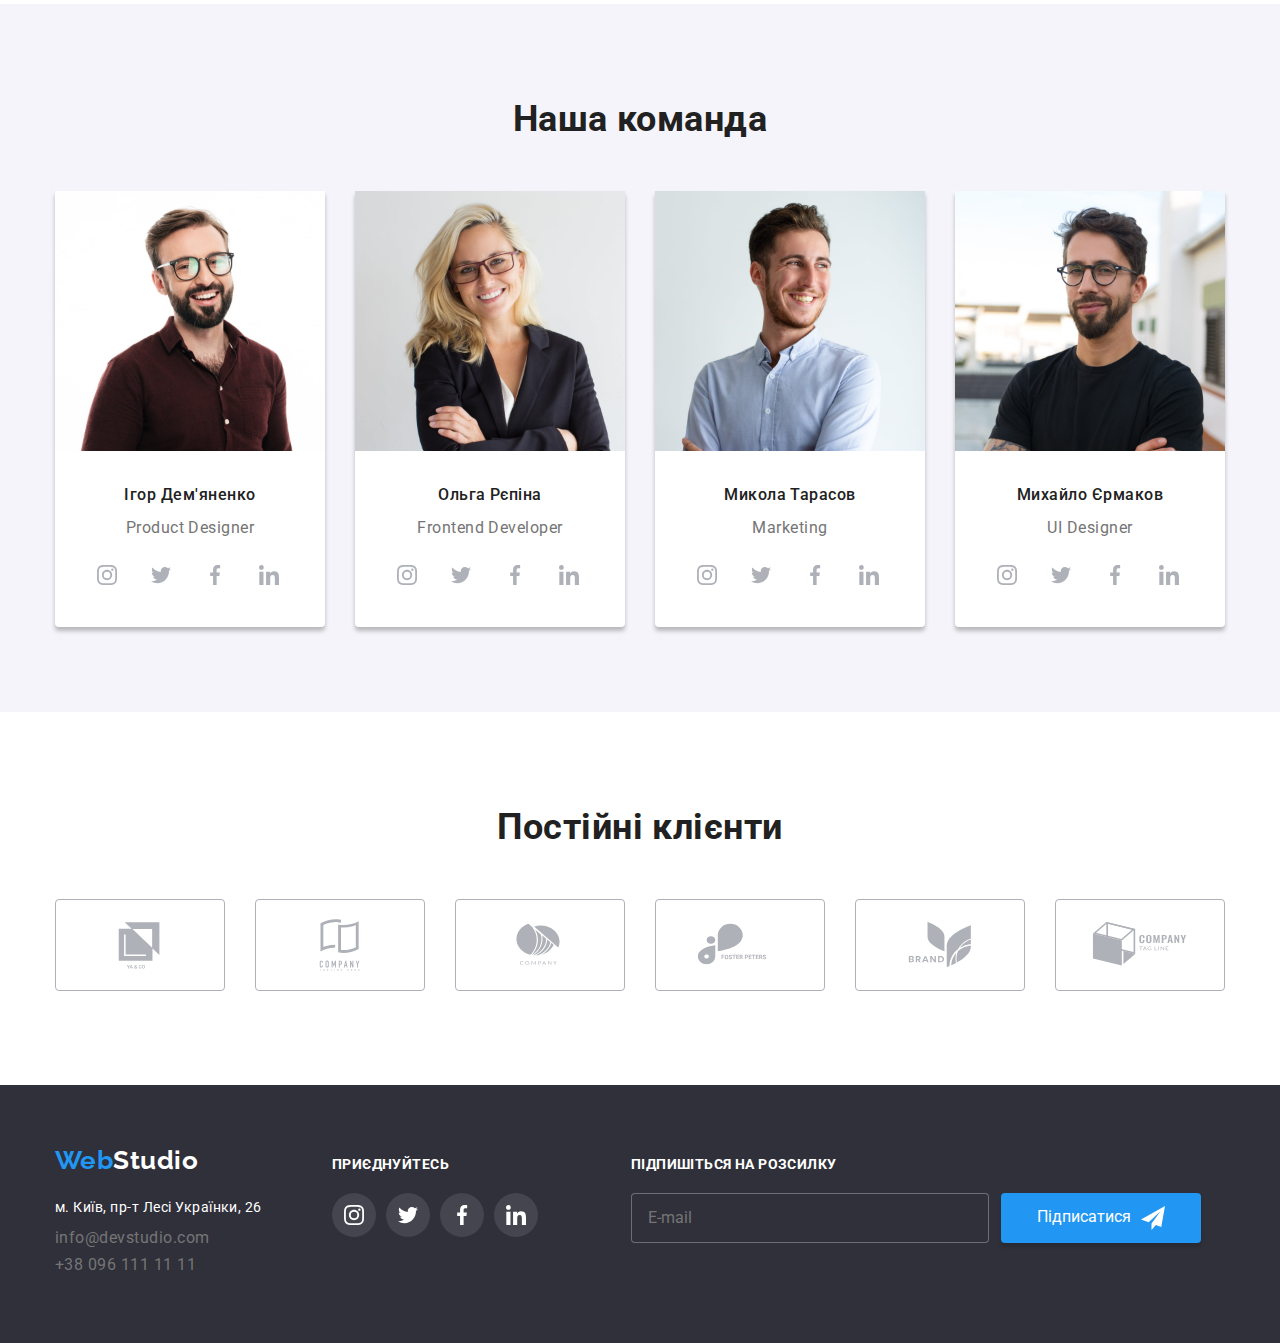
==== commit 124ff9f8: "BEM" ====
--- a/index.html
+++ b/index.html
@@ -27,33 +27,33 @@
 
   <!-- шапка сторінки -->
   <header class="header">
-    <div class="header-container">
-      <a class="header-logo" href="./index.html"><span class="logo-beginning">Web</span>Studio</a>
-      <nav class="header-nav">
-        <ul class="header-nav-list">
-          <li>
-            <a class="list-current-page-item" href="./index.html">Студія</a>
-          </li>
-          <li>
-            <a class="list-item" href="./portfolio.html">Портфоліо</a>
-          </li>
-          <li>
-            <a class="list-item" href="#">Контакти</a>
+    <div class="header__container container">
+      <a class="header__logo logo" href="./index.html"><span class="logo__beginning">Web</span>Studio</a>
+      <nav class="nav">
+        <ul class="nav__list">
+          <li class="nav__item">
+            <a class="nav__link nav__link--active" href="./index.html">Студія</a>
+          </li>
+          <li class="nav__item">
+            <a class="nav__link" href="./portfolio.html">Портфоліо</a>
+          </li>
+          <li class="nav__item">
+            <a class="nav__link" href="#">Контакти</a>
           </li>
         </ul>
       </nav>
-      <ul class="header-contacts-list">
+      <ul class="header__contacts">
         <li class="mail">
-          <a class="email-link" href="mailto:info@devstudio.com">
-            <svg class="contacts-icon" width="16" height="12">
+          <a class="email__link" href="mailto:info@devstudio.com">
+            <svg class="contacts__icon" width="16" height="12">
               <use href="./images/icons.svg#envelope"></use>
             </svg>
             info@devstudio.com
           </a>
         </li>
-        <li>
-          <a class="tel-link" href="tel:+380961111111">
-            <svg class="contacts-icon" width="10" height="16">
+        <li class="tel">
+          <a class="tel__link" href="tel:+380961111111">
+            <svg class="contacts__icon" width="10" height="16">
               <use href="./images/icons.svg#smartphone"></use>
             </svg>
             +38 096 111 11 11
@@ -66,62 +66,61 @@
 
   <!-- герой -->
   <main>
-    <section class="hero-section">
-      <div class="hero-container">
-        <h1 class="slogan">Ефективні рішення для <br> вашого бізнесу</h1>
-        <button class="btn" type="button" data-modal-open>Замовити послугу</button>
-
+    <section class="hero">
+      <div class="hero__container container">
+        <h1 class="hero__slogan">Ефективні рішення для <br> вашого бізнесу</h1>
+        <button class="hero__btn btn" type="button" data-modal-open>Замовити послугу</button>
       </div>
     </section>
 
     <!-- переваги -->
     <section class="features">
-      <div class="feature-container">
-        <h2 class="visually-hidden">Наші особливості</h2>
-        <ul class="features-list">
-          <li class="feature-item">
-            <div class="icon-box">
-              <svg class="feature-icon" width="70" height="70">
+      <div class="features__container container">
+        <h2 class="features__heading visually-hidden">Наші особливості</h2>
+        <ul class="features__list">
+          <li class="features__item">
+            <div class="features__box">
+              <svg class="features__icon" width="70" height="70">
                 <use href="./images/icons.svg#feature-1"></use>
               </svg>
             </div>
-            <h3>Увага до деталей</h3>
-            <p class="feature-description">
+            <h3 class="features__title">Увага до деталей</h3>
+            <p class="features__description">
               Ідейні міркування, і навіть початок повсякденної роботи з
               формування позиції.
             </p>
           </li>
-          <li class="feature-item">
-            <div class="icon-box">
-              <svg class="feature-icon" width="70" height="70">
+          <li class="features__item">
+            <div class="features__box">
+              <svg class="features__icon" width="70" height="70">
                 <use href="./images/icons.svg#feature-2"></use>
               </svg>
             </div>
-            <h3>Пунктуальність</h3>
-            <p class="feature-description">
+            <h3 class="features__title">Пунктуальність</h3>
+            <p class="features__description">
               Завдання організації, особливо рамки і місце навчання кадрів тягне
               у себе.
             </p>
           </li>
-          <li class="feature-item">
-            <div class="icon-box">
-              <svg class="feature-icon" width="70" height="70">
+          <li class="features__item">
+            <div class="features__box">
+              <svg class="features__icon" width="70" height="70">
                 <use href="./images/icons.svg#feature-3"></use>
               </svg>
             </div>
-            <h3>Планування</h3>
-            <p class="feature-description">
+            <h3 class="features__title">Планування</h3>
+            <p class="features__description">
               Так само консультація з широким активом значною мірою зумовлює.
             </p>
           </li>
-          <li class="feature-item">
-            <div class="icon-box">
-              <svg class="feature-icon" width="70" height="70">
+          <li class="features__item">
+            <div class="features__box">
+              <svg class="features__icon" width="70" height="70">
                 <use href="./images/icons.svg#feature-4"></use>
               </svg>
             </div>
-            <h3>Сучасні технології</h3>
-            <p class="feature-description">
+            <h3 class="features__title">Сучасні технології</h3>
+            <p class="features__description">
               Значимість цих проблем настільки очевидна, що реалізація планових
               завдань.
             </p>
@@ -132,74 +131,75 @@
 
     <!-- що ми робимо -->
     <section class="activity">
-      <div class="activity-container">
-        <h2>Чим ми займаємось</h2>
-        <ul class="activity-list">
-          <li class="activity-item">
+      <div class="activity__container container">
+        <h2 class="activity__heading">Чим ми займаємось</h2>
+        <ul class="activity__list">
+          <li class="activity__item">
             <!-- <div class="activity-thumb"> -->
-            <img class="img" src="./images/about/box-1.jpeg" alt="Здійснення розмітки вебсторінок на компʼютері"
+            <img class="activity__img" src="./images/about/box-1.jpeg"
+              alt="Здійснення розмітки вебсторінок на компʼютері" width="370" height="294" />
+            <p class="activity__label">Десктопні додатки</p>
+            <!-- </div> -->
+          </li>
+          <li class="activity__item">
+            <!-- <div> -->
+            <img class="activity__img" src="./images/about/box-2.jpeg" alt="Адаптація вебсторінок під різні пристрої"
               width="370" height="294" />
-            <p class="activity-label">Десктопні додатки</p>
+            <p class="activity__label">Мобільні додатки</p>
             <!-- </div> -->
           </li>
-          <li class="activity-item">
+          <li class="activity__item">
             <!-- <div> -->
-            <img class="img" src="./images/about/box-2.jpeg" alt="Адаптація вебсторінок під різні пристрої" width="370"
+            <img class="activity__img" src="./images/about/box-3.jpeg" alt="Стилізація вебсторінок" width="370"
               height="294" />
-            <p class="activity-label">Мобільні додатки</p>
+            <p class="activity__label">Дизайнерські рішення</p>
             <!-- </div> -->
           </li>
-          <li class="activity-item">
-            <!-- <div> -->
-            <img class="img" src="./images/about/box-3.jpeg" alt="Стилізація вебсторінок" width="370" height="294" />
-            <p class="activity-label">Дизайнерські рішення</p>
-            <!-- </div> -->
-          </li>
         </ul>
       </div>
     </section>
 
     <!-- наша команда -->
-    <section class="section-team">
-      <div class="team-container">
-        <h2 class="team-title">Наша команда</h2>
-        <ul class="team-list">
+    <section class="team">
+      <div class="team__container container">
+        <h2 class="team__heading">Наша команда</h2>
+        <ul class="team__list">
           <li class="team-card">
-            <img class="img" src="./images/team/img-1.jpeg" alt="Фотографія продуктдизайнера" width="270"
+            <img class="team-card__img" src="./images/team/img-1.jpeg" alt="Фотографія продуктдизайнера" width="270"
               height="260" />
-            <div class="card-title">
-              <h3 class="employee-name">Ігор Дем'яненко</h3>
-              <p lang="en" class="employee-position">Product Designer</p>
-              <ul class="social-list">
-                <li class="social-item">
-                  <a class="socials-link" href="https://instagram.com" target="_blank" rel="noopener noreferrer"
+            <div class="team-card__title">
+              <h3 class="team-card__employee-name">Ігор Дем'яненко</h3>
+              <p lang="en" class="team-card__employee-position">Product Designer</p>
+              <ul class="socials">
+                <li class="socials__item">
+                  <a class="socials__link" href="https://instagram.com" target="_blank" rel="noopener noreferrer"
                     aria-label="Instagram">
-                    <svg class="social-icon" width="20" height="20">
+                    <svg class="socials__icon" width="20" height="20">
                       <use href="./images/icons.svg#instagram">
                       </use>
                     </svg>
                   </a>
                 </li>
-                <li class="social-item">
-                  <a class="socials-link" href="https://twitter.com" target="_blank" rel="noopener noreferrer"
+                <li class="socials__item">
+                  <a class="socials__link" href="https://twitter.com" target="_blank" rel="noopener noreferrer"
                     aria-label="Twitter">
-                    <svg class="social-icon" width="20" height="20">
+                    <svg class="socials__icon" width="20" height="20">
                       <use href="./images/icons.svg#twitter"></use>
                     </svg>
                   </a>
                 </li>
-                <li class="social-item">
-                  <a class="socials-link" href="https://facebook.com" target="_blank" rel="noopener noreferrer"
+                <li class="socials__item">
+                  <a class="socials__link" href="https://facebook.com" target="_blank" rel="noopener noreferrer"
                     aria-label="Facebook">
-                    <svg class="social-icon" width="20" height="20">
+                    <svg class="social__icon" width="20" height="20">
                       <use href="./images/icons.svg#facebook"></use>
                     </svg>
                   </a>
                 </li>
-                <li class="social-item">
-                  <a class="socials-link" href="https://linkedin.com" target="_blank" rel="noopener noreferrer"
+                <li class="socials__item">
+                  <a class="socials__link" href="https://linkedin.com" target="_blank" rel="noopener noreferrer"
                     aria-label="LinkedIn">
-                    <svg class="social-icon" width="20" height="20">
+                    <svg class="socials__icon" width="20" height="20">
                       <use href="./images/icons.svg#linkedin"></use>
                     </svg>
                   </a>
@@ -208,40 +208,41 @@
             </div>
           </li>
           <li class="team-card">
-            <img class="img" src="./images/team/img-2.jpeg" alt="Фотографія розробника" width="270" height="260" />
-            <div class="card-title">
-              <h3 class="employee-name">Ольга Рєпіна</h3>
-              <p lang="en" class="employee-position">Frontend Developer</p>
-              <ul class="social-list">
-                <li class="social-item">
-                  <a class="socials-link" href="https://instagram.com" target="_blank" rel="noopener noreferrer"
+            <img class="team-card__img" src="./images/team/img-2.jpeg" alt="Фотографія розробника" width="270"
+              height="260" />
+            <div class="team-card__title">
+              <h3 class="team-card__employee-name">Ольга Рєпіна</h3>
+              <p lang="en" class="team-card__employee-position">Frontend Developer</p>
+              <ul class="socials">
+                <li class="socials__item">
+                  <a class="socials__link" href="https://instagram.com" target="_blank" rel="noopener noreferrer"
                     aria-label="Instagram">
-                    <svg class="social-icon" width="20" height="20">
+                    <svg class="socials__icon" width="20" height="20">
                       <use href="./images/icons.svg#instagram">
                       </use>
                     </svg>
                   </a>
                 </li>
-                <li class="social-item">
-                  <a class="socials-link" href="https://twitter.com" target="_blank" rel="noopener noreferrer"
+                <li class="socials__item">
+                  <a class="socials__link" href="https://twitter.com" target="_blank" rel="noopener noreferrer"
                     aria-label="Twitter">
-                    <svg class="social-icon" width="20" height="20">
+                    <svg class="socials__icon" width="20" height="20">
                       <use href="./images/icons.svg#twitter"></use>
                     </svg>
                   </a>
                 </li>
-                <li class="social-item">
-                  <a class="socials-link" href="https://facebook.com" target="_blank" rel="noopener noreferrer"
+                <li class="socials__item">
+                  <a class="socials__link" href="https://facebook.com" target="_blank" rel="noopener noreferrer"
                     aria-label="Facebook">
-                    <svg class="social-icon" width="20" height="20">
+                    <svg class="socials__icon" width="20" height="20">
                       <use href="./images/icons.svg#facebook"></use>
                     </svg>
                   </a>
                 </li>
-                <li class="social-item">
-                  <a class="socials-link" href="https://linkedin.com" target="_blank" rel="noopener noreferrer"
+                <li class="socials__item">
+                  <a class="socials__link" href="https://linkedin.com" target="_blank" rel="noopener noreferrer"
                     aria-label="LinkedIn">
-                    <svg class="social-icon" width="20" height="20">
+                    <svg class="socials__icon" width="20" height="20">
                       <use href="./images/icons.svg#linkedin"></use>
                     </svg>
                   </a>
@@ -250,40 +251,41 @@
             </div>
           </li>
           <li class="team-card">
-            <img class="img" src="./images/team/img-3.jpeg" alt="Фотографія маркетолога" width="270" height="260" />
-            <div class="card-title">
-              <h3 class="employee-name">Микола Тарасов</h3>
-              <p lang="en" class="employee-position">Marketing</p>
-              <ul class="social-list">
-                <li class="social-item">
-                  <a class="socials-link" href="https://instagram.com" target="_blank" rel="noopener noreferrer"
+            <img class="team-card__img" src="./images/team/img-3.jpeg" alt="Фотографія маркетолога" width="270"
+              height="260" />
+            <div class="team-card__title">
+              <h3 class="team-card__employee-name">Микола Тарасов</h3>
+              <p lang="en" class="team-card__employee-position">Marketing</p>
+              <ul class="socials">
+                <li class="socials__item">
+                  <a class="socials__link" href="https://instagram.com" target="_blank" rel="noopener noreferrer"
                     aria-label="Instagram">
-                    <svg class="social-icon" width="20" height="20">
+                    <svg class="socials__icon" width="20" height="20">
                       <use href="./images/icons.svg#instagram">
                       </use>
                     </svg>
                   </a>
                 </li>
-                <li class="social-item">
-                  <a class="socials-link" href="https://twitter.com" target="_blank" rel="noopener noreferrer"
+                <li class="socials__item">
+                  <a class="socials__link" href="https://twitter.com" target="_blank" rel="noopener noreferrer"
                     aria-label="Twitter">
-                    <svg class="social-icon" width="20" height="20">
+                    <svg class="socials__icon" width="20" height="20">
                       <use href="./images/icons.svg#twitter"></use>
                     </svg>
                   </a>
                 </li>
-                <li class="social-item">
-                  <a class="socials-link" href="https://facebook.com" target="_blank" rel="noopener noreferrer"
+                <li class="socials__item">
+                  <a class="socials__link" href="https://facebook.com" target="_blank" rel="noopener noreferrer"
                     aria-label="Facebook">
-                    <svg class="social-icon" width="20" height="20">
+                    <svg class="socials__icon" width="20" height="20">
                       <use href="./images/icons.svg#facebook"></use>
                     </svg>
                   </a>
                 </li>
-                <li class="social-item">
-                  <a class="socials-link" href="https://linkedin.com" target="_blank" rel="noopener noreferrer"
+                <li class="socials__item">
+                  <a class="socials__link" href="https://linkedin.com" target="_blank" rel="noopener noreferrer"
                     aria-label="LinkedIn">
-                    <svg class="social-icon" width="20" height="20">
+                    <svg class="socials__icon" width="20" height="20">
                       <use href="./images/icons.svg#linkedin"></use>
                     </svg>
                   </a>
@@ -292,40 +294,41 @@
             </div>
           </li>
           <li class="team-card">
-            <img class="img" src="./images/team/img-4.jpeg" alt="Фотографія вебдизайнера" width="270" height="260" />
-            <div class="card-title">
-              <h3 class="employee-name">Михайло Єрмаков</h3>
-              <p lang="en" class="employee-position">UI Designer</p>
-              <ul class="social-list">
-                <li class="social-item">
-                  <a class="socials-link" href="https://instagram.com" target="_blank" rel="noopener noreferrer"
+            <img class="team-card__img" src="./images/team/img-4.jpeg" alt="Фотографія вебдизайнера" width="270"
+              height="260" />
+            <div class="team-card__title">
+              <h3 class="team-card__employee-name">Михайло Єрмаков</h3>
+              <p lang="en" class="team-card__employee-position">UI Designer</p>
+              <ul class="socials">
+                <li class="socials__item">
+                  <a class="socials__link" href="https://instagram.com" target="_blank" rel="noopener noreferrer"
                     aria-label="Instagram">
-                    <svg class="social-icon" width="20" height="20">
+                    <svg class="socials__icon" width="20" height="20">
                       <use href="./images/icons.svg#instagram">
                       </use>
                     </svg>
                   </a>
                 </li>
-                <li class="social-item">
-                  <a class="socials-link" href="https://twitter.com" target="_blank" rel="noopener noreferrer"
+                <li class="socials__item">
+                  <a class="socials__link" href="https://twitter.com" target="_blank" rel="noopener noreferrer"
                     aria-label="Twitter">
-                    <svg class="social-icon" width="20" height="20">
+                    <svg class="socials__icon" width="20" height="20">
                       <use href="./images/icons.svg#twitter"></use>
                     </svg>
                   </a>
                 </li>
-                <li class="social-item">
-                  <a class="socials-link" href="https://facebook.com" target="_blank" rel="noopener noreferrer"
+                <li class="socials__item">
+                  <a class="socials__link" href="https://facebook.com" target="_blank" rel="noopener noreferrer"
                     aria-label="Facebook">
-                    <svg class="social-icon" width="20" height="20">
+                    <svg class="socials__icon" width="20" height="20">
                       <use href="./images/icons.svg#facebook"></use>
                     </svg>
                   </a>
                 </li>
-                <li class="social-item">
-                  <a class="socials-link" href="https://linkedin.com" target="_blank" rel="noopener noreferrer"
+                <li class="socials__item">
+                  <a class="socials__link" href="https://linkedin.com" target="_blank" rel="noopener noreferrer"
                     aria-label="LinkedIn">
-                    <svg class="social-icon" width="20" height="20">
+                    <svg class="socials__icon" width="20" height="20">
                       <use href="./images/icons.svg#linkedin"></use>
                     </svg>
                   </a>
@@ -338,48 +341,48 @@
     </section>
 
     <!-- постійні клієнти -->
-    <section class="section-clients">
-      <div class="clients-container">
-        <h2>Постійні клієнти</h2>
-        <ul class="clients-list">
-          <li class="client-item">
-            <a class="client-item-logo" href="#">
-              <svg class="client-logo" width="106" height="60">
+    <section class="clients">
+      <div class="clients__container container">
+        <h2 class="clients__heading">Постійні клієнти</h2>
+        <ul class="clients__list">
+          <li class="clients__item">
+            <a class="clients__link" href="#">
+              <svg class="clients__logo" width="106" height="60">
                 <use href="./images/icons.svg#client-1"></use>
               </svg>
             </a>
           </li>
-          <li class="client-item">
-            <a class="client-item-logo" href="#">
-              <svg class="client-logo" width="106" height="60">
+          <li class="clients__item">
+            <a class="clients__link" href="#">
+              <svg class="clients__logo" width="106" height="60">
                 <use href="./images/icons.svg#client-2"></use>
               </svg>
             </a>
           </li>
-          <li class="client-item">
-            <a class="client-item-logo" href="#">
-              <svg class="client-logo" width="106" height="60">
+          <li class="clients__item">
+            <a class="clients__link" href="#">
+              <svg class="clients__logo" width="106" height="60">
                 <use href="./images/icons.svg#client-3"></use>
               </svg>
             </a>
           </li>
-          <li class="client-item">
-            <a class="client-item-logo" href="#">
-              <svg class="client-logo" width="106" height="60">
+          <li class="clients__item">
+            <a class="clients__link" href="#">
+              <svg class="clients__logo" width="106" height="60">
                 <use href="./images/icons.svg#client-4"></use>
               </svg>
             </a>
           </li>
-          <li class="client-item">
-            <a class="client-item-logo" href="#">
-              <svg class="client-logo" width="106" height="60">
+          <li class="clients__item">
+            <a class="clients__link" href="#">
+              <svg class="clients__logo" width="106" height="60">
                 <use href="./images/icons.svg#client-5"></use>
               </svg>
             </a>
           </li>
-          <li class="client-item">
-            <a class="client-item-logo" href="#">
-              <svg class="client-logo" width="106" height="60">
+          <li class="clients__item">
+            <a class="clients__link" href="#">
+              <svg class="clients__logo" width="106" height="60">
                 <use href="./images/icons.svg#client-6"></use>
               </svg>
             </a>
@@ -393,57 +396,57 @@
 
   <!-- підвал сторінки -->
   <footer class="footer">
-    <div class="footer-container">
-      <div class="address-box">
-        <a class="footer-logo" href="./index.html"><span class="logo-beginning">Web</span>Studio</a>
-        <address>
-          <ul>
-            <li class="address-list-item">
-              <a class="address-link" href="https://goo.gl/maps/CPtrU1FHBa2aNyZL9" target="_blank"
+    <div class="footer__container container">
+      <div>
+        <a class="footer__logo" href="./index.html"><span class="logo__beginning">Web</span>Studio</a>
+        <address class="address-box">
+          <ul class="address-box__list">
+            <li class="address-box__item">
+              <a class="address-box__link" href="https://goo.gl/maps/CPtrU1FHBa2aNyZL9" target="_blank"
                 rel="noopener noreferrer nofollow">м. Київ,
                 пр-т Лесі Українки, 26</a>
             </li>
-            <li class="address-list-item">
-              <a class="email-link" href="mailto:info@devstudio.com">info@devstudio.com</a>
+            <li class="address-box__item">
+              <a class="address-box__mail-link" href="mailto:info@devstudio.com">info@devstudio.com</a>
             </li>
-            <li>
-              <a class="tel-link" href="tel:+380961111111">+38 096 111 11 11</a>
+            <li class="address-box__item">
+              <a class="address-box__tel-link" href="tel:+380961111111">+38 096 111 11 11</a>
             </li>
           </ul>
         </address>
       </div>
       <div class="social-box">
-        <p>Приєднуйтесь</p>
-        <ul class="social-list">
-          <li class="social-item">
-            <a class="socials-link" href="https://instagram.com" target="_blank" rel="noopener noreferrer"
-              aria-label="Instagram">
-              <svg class="social-icon" width="20" height="20">
+        <p class="social-box__text">Приєднуйтесь</p>
+        <ul class="socials">
+          <li class="socials__item">
+            <a class="socials__link footer__socials-link" href="https://instagram.com" target="_blank"
+              rel="noopener noreferrer" aria-label="Instagram">
+              <svg class="socials__icon" width="20" height="20">
                 <use href="./images/icons.svg#instagram">
                 </use>
               </svg>
             </a>
           </li>
-          <li class="social-item">
-            <a class="socials-link" href="https://twitter.com" target="_blank" rel="noopener noreferrer"
-              aria-label="Twitter">
-              <svg class="social-icon" width="20" height="20">
+          <li class="socials__item">
+            <a class="socials__link footer__socials-link" href="https://twitter.com" target="_blank"
+              rel="noopener noreferrer" aria-label="Twitter">
+              <svg class="socials__icon" width="20" height="20">
                 <use href="./images/icons.svg#twitter"></use>
               </svg>
             </a>
           </li>
-          <li class="social-item">
-            <a class="socials-link" href="https://facebook.com" target="_blank" rel="noopener noreferrer"
-              aria-label="Facebook">
-              <svg class="social-icon" width="20" height="20">
+          <li class="social__item">
+            <a class="socials__link footer__socials-link" href="https://facebook.com" target="_blank"
+              rel="noopener noreferrer" aria-label="Facebook">
+              <svg class="socials__icon" width="20" height="20">
                 <use href="./images/icons.svg#facebook"></use>
               </svg>
             </a>
           </li>
-          <li class="social-item">
-            <a class="socials-link" href="https://linkedin.com" target="_blank" rel="noopener noreferrer"
-              aria-label="LinkedIn">
-              <svg class="social-icon" width="20" height="20">
+          <li class="socials__item">
+            <a class="socials__link footer__socials-link" href="https://linkedin.com" target="_blank"
+              rel="noopener noreferrer" aria-label="LinkedIn">
+              <svg class="socials__icon" width="20" height="20">
                 <use href="./images/icons.svg#linkedin"></use>
               </svg>
             </a>
@@ -451,14 +454,13 @@
         </ul>
       </div>
       <div class="signing-box">
-        <span class="signing-form-title">Підпишіться на розсилку</span>
+        <span class="signing-box__title">Підпишіться на розсилку</span>
         <form class="signing-form" name="signing-form">
-          <label class="signing-form-field">
-
-            <input class="signing-form-input" type="email" name="user-email" placeholder="E-mail">
+          <label class="signing-form__field">
+            <input class="signing-form__input" type="email" name="user-email" placeholder="E-mail">
           </label>
-          <button class="signing-form-btn" type="submit">Підписатися
-            <svg class="signing-form-icon" width="24" height="24">
+          <button class="signing-button" type="submit">Підписатися
+            <svg class="signing-button__icon" width="24" height="24">
               <use href="./images/icons.svg#icon-send"></use>
           </button>
           </svg>
@@ -469,56 +471,56 @@
 
   <div class="backdrope is-hidden" data-modal>
     <div class="modal">
-      <button data-modal-close class="modal-btn">
+      <button data-modal-close class="modal__btn">
         <svg width="30" height="30">
           <use href="./images/icons.svg#close-2"></use>
         </svg>
       </button>
       <form name="order-form" class="order">
-        <strong class="order-form-title">Залиште свої дані, ми вам передзвонимо</strong>
-
-        <div class="order-form-group" role="group">
-          <label class="order-form-field">
-            <span class="order-form-label">Ім'я</span>
-            <input class="order-form-input" type="text" name="user-name">
-            <svg class="order-form-icon" width="18" height="18">
+        <strong class="order-form__title">Залиште свої дані, ми вам передзвонимо</strong>
+
+        <div class="order-form__group" role="group">
+          <label class="order-form__field">
+            <span class="order-form__label">Ім'я</span>
+            <input class="order-form__input" type="text" name="user-name">
+            <svg class="order-form__icon" width="18" height="18">
               <use href="./images/icons.svg#icon-name-icon"></use>
             </svg>
           </label>
 
-          <label class="order-form-field">
-            <span class="order-form-label">Телефон</span>
-            <input class="order-form-input" type="tel" name="user-phone">
-            <svg class="order-form-icon" width="18" height="18">
+          <label class="order-form__field">
+            <span class="order-form__label">Телефон</span>
+            <input class="order-form__input" type="tel" name="user-phone">
+            <svg class="order-form__icon" width="18" height="18">
               <use href="./images/icons.svg#icon-phone-icon"></use>
             </svg>
           </label>
 
-          <label class="order-form-field">
-            <span class="order-form-label">Пошта</span>
-            <input class="order-form-input" type="email" name="user-email">
-            <svg class="order-form-icon" width="18" height="18">
+          <label class="order-form__field">
+            <span class="order-form__label">Пошта</span>
+            <input class="order-form__input" type="email" name="user-email">
+            <svg class="order-form__icon" width="18" height="18">
               <use href="./images/icons.svg#icon-email-icon"></use>
             </svg>
           </label>
 
-          <label class="order-form-field">
-            <span class="order-form-label">Коментар</span>
-            <textarea class="order-form-message" name="" id="" rows="5" placeholder="Введіть текст"></textarea>
+          <label class="order-form__field">
+            <span class="order-form__label">Коментар</span>
+            <textarea class="order-form__message" name="" id="" rows="5" placeholder="Введіть текст"></textarea>
           </label>
         </div>
 
-        <label class="order-form-agreement">
-          <input class="order-form-checkbox visually-hidden" type="checkbox" name="user-agreement">
-          <svg class="order-form-icons" width="16" height="15">
-            <use class="icon-checked" href="./images/icons.svg#checked"></use>
-            <use class="icon-unchecked" href="./images/icons.svg#unchecked"></use>
+        <label class="order-form__agreement">
+          <input class="order-form__checkbox visually-hidden" type="checkbox" name="user-agreement">
+          <svg class="order-form__icons" width="16" height="15">
+            <use class="order-form__icon-checked" href="./images/icons.svg#checked"></use>
+            <use class="order-form__icon-unchecked" href="./images/icons.svg#unchecked"></use>
           </svg>
-          <span class="order-form-desc">Погоджуюся з розсилкою та приймаю
-            <a class="order-form-link" href="#" target="_blank">Умови договору</a>
+          <span class="order-form__desc">Погоджуюся з розсилкою та приймаю
+            <a class="order-form__link" href="#" target="_blank">Умови договору</a>
           </span>
         </label>
-        <button class="order-form-btn" type="submit">Відправити</button>
+        <button class="order-form__btn" type="submit">Відправити</button>
       </form>
     </div>
   </div>
--- a/css/styles.css
+++ b/css/styles.css
@@ -53,60 +53,81 @@
   margin: 0;
 }
 
-/* .container {
+.container {
   width: 1200px;
   padding-right: 15px;
   padding-left: 15px;
   margin-left: auto;
   margin-right: auto;
-} */
+}
 
 /* шапка сторінки */
 .header {
   border: 1px solid #ececec;
 }
 
-.header-container {
-  width: 1200px;
-  padding-right: 15px;
-  padding-left: 15px;
+.header__container {
   display: flex;
   align-items: center;
-  margin-left: auto;
+}
+
+/* логотип */
+.logo {
+  margin-right: 93px;
+}
+
+.header__logo {
+  align-items: center;
+  padding-top: 25px;
+  padding-bottom: 25px;
+
+  font-family: Raleway, sans-serif;
+  font-weight: 700;
+  font-size: 26px;
+  line-height: 1.2;
+
+  color: var(--primary-title-color);
+}
+
+.logo__beginning {
+  color: var(--accent-color);
+}
+
+.nav {
   margin-right: auto;
 }
 
-.header-nav {
-  margin-right: auto;
-}
-
-.header-nav-list,
-.header-contacts-list {
-  display: flex;
-}
-
-.header-contacts-list {
-  align-items: baseline;
-}
-
-.header-nav-list {
+/* навігація */
+.nav__list {
+  display: flex;
   gap: 50px;
 }
 
-.list-current-page-item,
-.list-item {
+.nav__link {
   padding-top: 32px;
   padding-bottom: 32px;
   display: inline-block;
-}
-
-.list-current-page-item {
+
+  color: var(--primary-title-color);
+  font-weight: 500;
+
+  transition-property: color;
+  transition-duration: 250ms;
+  transition-timing-function: cubic-bezier(0.4, 0, 0.2, 1);
+}
+
+.nav__link:hover,
+.nav__link:focus {
+  color: var(--accent-color);
+}
+
+.nav__link--active {
   position: relative;
-}
-
-.list-current-page-item::after {
+  color: var(--accent-color);
+}
+
+.nav__link--active::after {
   content: "";
-
   position: absolute;
   display: block;
   width: 100%;
@@ -118,61 +139,26 @@
   border-radius: 4px;
 }
 
-.header .email-link,
-.header .tel-link {
+/* контакти */
+.header__contacts {
+  display: flex;
+  align-items: baseline;
+}
+
+.email__link,
+.tel__link {
   padding-top: 32px;
   padding-bottom: 32px;
   display: flex;
   align-items: center;
 }
 
-.header-logo {
-  align-items: center;
-  margin-right: 93px;
-  padding-top: 25px;
-  padding-bottom: 25px;
-}
-
-.header-logo {
-  color: var(--primary-title-color);
-  font-family: Raleway, sans-serif;
-  font-weight: 700;
-  font-size: 26px;
-  line-height: 1.2;
-}
-
-.logo-beginning {
-  color: var(--accent-color);
-}
-
-.header-nav .list-item {
-  color: var(--primary-title-color);
-  font-weight: 500;
-}
-
-.list-current-page-item {
-  color: var(--accent-color);
-}
-
-.list-item {
-  transition-property: color;
-  transition-duration: 250ms;
-  transition-timing-function: cubic-bezier(0.4, 0, 0.2, 1);
-}
-
-.list-item:hover,
-.list-item:focus {
-  color: var(--accent-color);
-}
-
 .mail {
   margin-right: 48px;
 }
 
-.email-link,
-.tel-link {
-  display: flex;
-  align-items: center;
+.email__link,
+.tel__link {
   font-weight: 500;
   font-size: 14px;
   line-height: 1.1;
@@ -184,20 +170,20 @@
   transition-timing-function: cubic-bezier(0.4, 0, 0.2, 1);
 }
 
-.email-link:hover,
-.tel-link:hover,
-.email-link:focus,
-.tel-link:focus {
+.email__link:hover,
+.tel__link:hover,
+.email__link:focus,
+.tel__link:focus {
   color: var(--accent-color);
 }
 
-.contacts-icon {
+.contacts__icon {
   fill: currentColor;
   margin-right: 10px;
 }
 
 /* герой */
-.hero-section {
+.hero {
   max-width: 1600px;
   margin-left: auto;
   margin-right: auto;
@@ -216,15 +202,7 @@
   filter: drop-shadow(0px 4px 4px rgba(0, 0, 0, 0.25));
 }
 
-.hero-container {
-  width: 1200px;
-  padding-right: 15px;
-  padding-left: 15px;
-  margin-left: auto;
-  margin-right: auto;
-}
-
-.hero-container > .slogan {
+.hero__slogan {
   display: block;
   margin-top: 0;
   margin-right: auto;
@@ -239,7 +217,7 @@
   letter-spacing: 0.06em;
 }
 
-.hero-container > .btn {
+.hero__btn {
   display: block;
   width: 216px;
   height: 50px;
@@ -259,12 +237,12 @@
   transition-timing-function: cubic-bezier(0.4, 0, 0.2, 1);
 }
 
-.hero-container > .btn:hover {
+.hero__btn:hover,
+.hero__btn:focus {
   background: #188ce8;
 }
 
 /* модальне вікно */
-
 .modal {
   position: absolute;
   top: 50%;
@@ -280,7 +258,7 @@
   border-radius: 4px;
 }
 
-.modal-btn {
+.modal__btn {
   position: absolute;
   top: 8px;
   right: 8px;
@@ -300,7 +278,7 @@
   transition-timing-function: cubic-bezier(0.4, 0, 0.2, 1);
 }
 
-.modal-btn:hover {
+.modal__btn:hover {
   fill: var(--accent-color);
 }
 
@@ -324,8 +302,7 @@
 }
 
 /* форма "Замовити послугу" */
-
-.order-form-title {
+.order-form__title {
   display: block;
   text-align: center;
   font-weight: 700;
@@ -335,21 +312,21 @@
   margin-bottom: 12px;
 }
 
-.order-form-group {
+.order-form__group {
   margin-bottom: 20px;
 }
 
-.order-form-field {
+.order-form__field {
   position: relative;
   display: block;
   margin-bottom: 10px;
 }
 
-.order-form-field:last-child {
+.order-form__field:last-child {
   margin-bottom: 0;
 }
 
-.order-form-label {
+.order-form__label {
   display: block;
   margin-bottom: 4px;
   font-weight: 400;
@@ -359,7 +336,7 @@
   color: var(--primary-text-color);
 }
 
-.order-form-input {
+.order-form__input {
   width: 100%;
   height: 40px;
   padding-right: 42px;
@@ -373,13 +350,13 @@
   transition-timing-function: cubic-bezier(0.4, 0, 0.2, 1);
 }
 
-.order-form-input:hover,
-.order-form-input:focus {
+.order-form__input:hover,
+.order-form__input:focus {
   border-color: var(--accent-color);
   cursor: pointer;
 }
 
-.order-form-icon {
+.order-form__icon {
   position: absolute;
   bottom: 11px;
   left: 12px;
@@ -389,12 +366,12 @@
   transition-timing-function: cubic-bezier(0.4, 0, 0.2, 1);
 }
 
-.order-form-input:hover + .order-form-icon,
-.order-form-input:focus + .order-form-icon {
+.order-form__input:hover + .order-form__icon,
+.order-form__input:focus + .order-form__icon {
   fill: var(--accent-color);
 }
 
-.order-form-message {
+.order-form__message {
   display: block;
   width: 100%;
   padding: 12px 16px;
@@ -409,7 +386,7 @@
   transition-timing-function: cubic-bezier(0.4, 0, 0.2, 1);
 }
 
-.order-form-message::placeholder {
+.order-form__message::placeholder {
   font-size: 12px;
   line-height: 14px;
   letter-spacing: 0.01em;
@@ -417,13 +394,13 @@
   color: rgba(117, 117, 117, 0.5);
 }
 
-.order-form-message:hover,
-.order-form-message:focus {
+.order-form__message:hover,
+.order-form__message:focus {
   border-color: var(--accent-color);
   cursor: pointer;
 }
 
-.order-form-agreement {
+.order-form__agreement {
   display: flex;
   align-items: center;
   justify-content: center;
@@ -432,27 +409,27 @@
   cursor: pointer;
 }
 
-.icon-checked {
+.order-form__icon-checked {
   opacity: 0;
   transition-duration: 250ms;
   transition-timing-function: cubic-bezier(0.4, 0, 0.2, 1);
 }
 
-.order-form-checkbox:checked + .order-form-icons .icon-checked {
+.order-form__checkbox:checked + .order-form__icons .order-form__icon-checked {
   opacity: 1;
 }
 
-.icon-unchecked {
+.order-form__icon-unchecked {
   opacity: 1;
   transition-duration: 250ms;
   transition-timing-function: cubic-bezier(0.4, 0, 0.2, 1);
 }
 
-.order-form-checkbox:checked + .order-form-icons .icon-unchecked {
+.order-form__checkbox:checked + .order-form__icons .order-form__icon-unchecked {
   opacity: 0;
 }
 
-.order-form-desc {
+.order-form__desc {
   font-weight: 400;
   font-size: 14px;
   line-height: 24px;
@@ -461,11 +438,11 @@
   user-select: none;
 }
 
-.order-form-link {
+.order-form__link {
   color: var(--accent-color);
 }
 
-.order-form-btn {
+.order-form__btn {
   display: block;
   margin: 0 auto;
   width: 200px;
@@ -485,8 +462,8 @@
   transition-timing-function: cubic-bezier(0.4, 0, 0.2, 1);
 }
 
-.order-form-btn:hover,
-.order-form-btn:focus {
+.order-form__btn:hover,
+.order-form__btn:focus {
   background: #188ce8;
   box-shadow: 0px 4px 4px rgba(0, 0, 0, 0.15);
   cursor: pointer;
@@ -495,15 +472,6 @@
 /* переваги */
 .features {
   padding-top: 94px;
-}
-
-.feature-container {
-  width: 1200px;
-  padding-right: 15px;
-  padding-left: 15px;
-  margin-left: auto;
-  margin-right: auto;
-  display: flex;
 }
 
 .visually-hidden {
@@ -519,13 +487,17 @@
   overflow: hidden;
 }
 
-.features-list {
+.features__list {
   display: flex;
   margin: auto;
   gap: 30px;
 }
 
-.icon-box {
+.features__item {
+  width: 270px;
+}
+
+.features__box {
   display: flex;
   align-items: center;
   justify-content: center;
@@ -536,52 +508,37 @@
   margin-bottom: 30px;
 }
 
-.feature-icon {
+.features__icon {
   display: flex;
   width: 70px;
   height: 70px;
 }
 
-.feature-item {
-  width: 270px;
-}
-
-.feature-item > h3 {
+.features__title {
   text-transform: uppercase;
 }
 
-.feature-description {
+.features__description {
+  margin-top: 10px;
+  margin-bottom: 0;
   font-weight: 400;
   font-size: 14px;
   line-height: 1.7;
   color: var(--primary-text-color);
 }
 
-.feature-description {
-  margin-top: 10px;
-  margin-bottom: 0;
-}
-
 /* що ми робимо */
 .activity {
   padding-top: 94px;
   padding-bottom: 94px;
 }
 
-.activity-container {
-  width: 1200px;
-  padding-right: 15px;
-  padding-left: 15px;
-  margin-left: auto;
-  margin-right: auto;
-}
-
-.activity-container h2 {
+.activity__heading {
   margin-top: 0;
   margin-bottom: 50px;
 }
 
-.activity-list {
+.activity__list {
   display: flex;
   flex-wrap: wrap;
   gap: 30px;
@@ -589,16 +546,18 @@
   margin-left: auto;
 }
 
-.activity-item {
+.activity__item {
   position: relative;
   flex-basis: calc((100% - 60px) / 3);
 }
 
-/* .activity-thumb {
-  position: relative;
-} */
-
-.activity-label {
+.activity__img {
+  display: block;
+  max-width: 100%;
+  height: auto;
+}
+
+.activity__label {
   position: absolute;
   left: 0;
   bottom: 0;
@@ -622,27 +581,19 @@
 }
 
 /* наша команда */
-.section-team {
+.team {
   height: 708px;
   padding-top: 94px;
   padding-bottom: 94px;
   background-color: var(--section-bg-color);
 }
 
-.team-container {
-  width: 1200px;
-  padding-right: 15px;
-  padding-left: 15px;
-  margin-left: auto;
-  margin-right: auto;
-}
-
-.team-title {
+.team__heading {
   margin-right: auto;
   margin-left: auto;
 }
 
-.team-list {
+.team__list {
   display: flex;
   gap: 30px;
   margin-top: 50px;
@@ -658,17 +609,17 @@
   border-radius: 0px 0px 4px 4px;
 }
 
-.img {
+.team-card__img {
   display: block;
   max-width: 100%;
   height: auto;
 }
 
-.card-title {
+.team-card__title {
   padding: 30px;
 }
 
-.employee-name {
+.team-card__employee-name {
   color: var(--primary-title-color);
   font-weight: 500;
   font-size: 16px;
@@ -677,7 +628,7 @@
   text-align: center;
 }
 
-.employee-position {
+.team-card__employee-position {
   color: var(--primary-text-color);
   font-size: 16px;
   font-weight: 400;
@@ -690,7 +641,7 @@
 }
 
 /* соціальні мережі */
-.social-list {
+.socials {
   width: 206px;
   height: 44px;
   display: flex;
@@ -699,7 +650,11 @@
   gap: 10px;
 }
 
-.socials-link {
+.socials__item {
+  display: flex;
+}
+
+.socials__link {
   display: flex;
   justify-content: center;
   align-items: center;
@@ -716,45 +671,33 @@
   transition-timing-function: cubic-bezier(0.4, 0, 0.2, 1);
 }
 
-.social-item {
-  display: flex;
-}
-
-.socials-link:hover,
-.socials-link:focus {
+.socials__link:hover,
+.socials__link:focus {
   fill: var(--primary-bg-color);
   background-color: var(--accent-color);
 }
 
 /* постійні клієнти */
-.section-clients {
+.clients {
   padding-top: 94px;
   padding-bottom: 94px;
 }
 
-.clients-container {
-  width: 1200px;
-  padding-right: 15px;
-  padding-left: 15px;
-  margin-left: auto;
-  margin-right: auto;
-}
-
-.clients-container h2 {
+.clients__heading {
   margin-bottom: 50px;
 }
 
-.clients-list {
+.clients__list {
   display: flex;
   gap: 30px;
 }
 
-.client-item {
+.clients__item {
   height: 92px;
   flex-basis: calc((100% - 150px) / 6);
 }
 
-.client-item-logo {
+.clients__link {
   display: flex;
   justify-content: center;
   align-items: center;
@@ -769,117 +712,29 @@
   transition-timing-function: cubic-bezier(0.4, 0, 0.2, 1);
 }
 
-.client-item-logo:hover,
-.client-item-logo:focus {
+.clients__link:hover,
+.clients__link:focus {
   border: 1px solid rgba(33, 150, 243, 1);
   /* box-shadow: 0px 4px 4px rgba(0, 0, 0, 0.25); */
   fill: var(--accent-color);
 }
 
 /* портфоліо */
-.projects {
+.portfolio {
   padding-top: 94px;
   padding-bottom: 94px;
 }
 
-.portfolio-container {
-  width: 1200px;
-  padding-right: 15px;
-  padding-left: 15px;
-  margin-left: auto;
-  margin-right: auto;
-  display: flex;
-}
-
-.filters-list {
+.filters {
+  display: flex;
   justify-content: center;
-  display: flex;
   margin-right: auto;
   margin-left: auto;
   margin-bottom: 50px;
   gap: 8px;
 }
 
-.project-list {
-  margin-left: auto;
-  margin-right: auto;
-}
-
-.project-list {
-  display: flex;
-  flex-wrap: wrap;
-  gap: 30px;
-  margin: 0;
-}
-
-.project-card {
-  flex-basis: calc((100% - 60px) / 3);
-}
-
-.card-link {
-  display: block;
-
-  transition-property: box-shadow;
-  transition-duration: 250ms;
-  transition-timing-function: cubic-bezier(0.4, 0, 0.2, 1);
-}
-
-.card-link:hover,
-.card-link:focus {
-  box-shadow: 0px 1px 1px rgba(0, 0, 0, 0.12), 0px 4px 4px rgba(0, 0, 0, 0.06),
-    1px 4px 6px rgba(0, 0, 0, 0.16);
-}
-
-.card-link:hover .card-description,
-.card-link:focus .card-description {
-  transform: translatey(0);
-}
-
-.project-card-thumb {
-  position: relative;
-  overflow: hidden;
-}
-
-.card-description {
-  position: absolute;
-  bottom: 0;
-  right: 0;
-
-  width: 100%;
-  height: 100%;
-  margin: 0;
-  padding: 63px 24px;
-
-  font-weight: 400;
-  font-size: 18px;
-  line-height: 28px;
-  letter-spacing: 0.03em;
-  text-align-last: left;
-
-  color: var(--secondary-text-color);
-  background-color: rgba(33, 150, 243, 0.9);
-
-  transform: translatey(100%);
-  transition: transform 250ms cubic-bezier(0.4, 0, 0.2, 1);
-}
-
-.project-description {
-  padding: 20px 24px;
-  border-right: 1px solid #eeeeee;
-  border-left: 1px solid #eeeeee;
-  border-bottom: 1px solid #eeeeee;
-}
-
-.project-title {
-  margin-bottom: 4px;
-}
-
-.project-title,
-.project-type {
-  text-align: left;
-}
-
-.filters-list .btn {
+.filters__btn {
   font-family: Roboto;
   font-weight: 500;
   font-size: 16px;
@@ -894,25 +749,101 @@
   transition-timing-function: cubic-bezier(0.4, 0, 0.2, 1);
 }
 
-.filters-list .btn:hover,
-.filters-list .btn:focus {
+.filters__btn:hover,
+.filters__btn:focus {
   color: var(--primary-hover-color);
   background-color: var(--accent-color);
   box-shadow: 0px 4px 4px rgba(0, 0, 0, 0.25);
   border-radius: 4px;
-}
-
-.project-title {
+  cursor: pointer;
+}
+
+/* проєкти */
+.project {
+  display: flex;
+  flex-wrap: wrap;
+  gap: 30px;
+  margin: 0;
+}
+
+.project__item {
+  flex-basis: calc((100% - 60px) / 3);
+}
+
+.project-link {
+  display: block;
+
+  transition-property: box-shadow;
+  transition-duration: 250ms;
+  transition-timing-function: cubic-bezier(0.4, 0, 0.2, 1);
+}
+
+.project-link:hover,
+.project-link:focus {
+  box-shadow: 0px 1px 1px rgba(0, 0, 0, 0.12), 0px 4px 4px rgba(0, 0, 0, 0.06),
+    1px 4px 6px rgba(0, 0, 0, 0.16);
+}
+
+.project-link:hover .project-thumb__desc,
+.project-link:focus .project-thumb__desc {
+  transform: translatey(0);
+}
+
+.project-thumb {
+  position: relative;
+  overflow: hidden;
+}
+
+.project-thumb__desc {
+  position: absolute;
+  bottom: 0;
+  right: 0;
+
+  width: 100%;
+  height: 100%;
+  margin: 0;
+  padding: 63px 24px;
+
+  font-weight: 400;
+  font-size: 18px;
+  line-height: 28px;
+  letter-spacing: 0.03em;
+  text-align: left;
+
+  color: var(--secondary-text-color);
+  background-color: rgba(33, 150, 243, 0.9);
+
+  transform: translatey(100%);
+  transition: transform 250ms cubic-bezier(0.4, 0, 0.2, 1);
+}
+
+project-thumb__img {
+  display: block;
+  max-width: 100%;
+  height: auto;
+}
+
+.project-desc {
+  padding: 20px 24px;
+  border-right: 1px solid #eeeeee;
+  border-left: 1px solid #eeeeee;
+  border-bottom: 1px solid #eeeeee;
+}
+
+.project-desc__title {
+  margin-bottom: 4px;
   font-size: 18px;
   line-height: 2;
   letter-spacing: 0.06em;
-}
-
-.project-type {
+  text-align: left;
+}
+
+.project-desc__type {
   color: var(--primary-text-color);
   font-weight: 400;
   font-size: 16px;
   line-height: 1.9;
+  text-align: left;
   margin: 0;
 }
 
@@ -921,29 +852,64 @@
 }
 
 /* футер */
+address {
+  font-style: normal;
+  margin-top: 20px;
+}
+
 .footer {
   padding-top: 60px;
   padding-bottom: 60px;
   background-color: var(--alternative-bg-color);
 }
 
-.footer-container {
+.footer__container {
   display: flex;
   align-items: baseline;
-  width: 1200px;
-  padding-right: 15px;
-  padding-left: 15px;
-  margin-left: auto;
-  margin-right: auto;
-}
-
+}
+
+.footer__logo {
+  font-family: "Raleway";
+  font-weight: 700;
+  font-size: 26px;
+  line-height: 1.2;
+  color: var(--secondary-text-color);
+}
+
+.address-box__link {
+  margin-bottom: 9px;
+  font-weight: 400;
+  font-size: 14px;
+  line-height: 1.7;
+  color: var(--secondary-text-color);
+}
+
+.address-box__mail-link,
+.address-box__tel-link {
+  color: var(--primary-text-color);
+
+  transition-property: color;
+  transition-duration: 250ms;
+  transition-timing-function: cubic-bezier(0.4, 0, 0.2, 1);
+}
+
+.address-box__mail-link:hover,
+.address-box__tel-link:focus {
+  color: var(--accent-color);
+}
+
+.address-box__item {
+  margin-bottom: 9px;
+}
+
+/* соціальні мережі футера */
 .social-box {
   display: flex;
   margin-left: 70px;
   flex-direction: column;
 }
 
-.social-box > p {
+.social-box__text {
   margin-top: 0;
   margin-bottom: 20px;
   font-weight: 700;
@@ -954,37 +920,7 @@
   color: var(--secondary-text-color);
 }
 
-.footer-logo {
-  font-family: "Raleway";
-  font-weight: 700;
-  font-size: 26px;
-  line-height: 1.2;
-  color: var(--secondary-text-color);
-}
-
-.footer .address-link {
-  margin-bottom: 9px;
-  font-weight: 400;
-  font-size: 14px;
-  line-height: 1.7;
-  color: var(--secondary-text-color);
-}
-
-.footer .email-link,
-.footer .tel-link {
-  line-height: 1.7;
-}
-
-address {
-  font-style: normal;
-  margin-top: 20px;
-}
-
-.address-list-item {
-  margin-bottom: 9px;
-}
-
-.footer .socials-link {
+.footer__socials-link {
   background-color: rgba(255, 255, 255, 0.1);
   fill: var(--secondary-text-color);
   border-radius: 50%;
@@ -994,23 +930,17 @@
   transition-timing-function: cubic-bezier(0.4, 0, 0.2, 1);
 }
 
-.footer .socials-link:hover,
-.footer .socials-link:focus {
+.footer__socials-link:hover,
+.footer__socials-link:focus {
   background-color: var(--accent-color);
-  /* fill: var(--accent-color); */
-}
-
+}
+
+/* форма підписки */
 .signing-box {
   margin-left: 93px;
 }
 
-.signing-form {
-  display: flex;
-  width: 570px;
-  gap: 12px;
-}
-
-.signing-form-title {
+.signing-box__title {
   display: block;
   margin-top: 0;
   margin-bottom: 20px;
@@ -1022,7 +952,13 @@
   color: var(--secondary-text-color);
 }
 
-.signing-form-input {
+.signing-form {
+  display: flex;
+  width: 570px;
+  gap: 12px;
+}
+
+.signing-form__input {
   width: 358px;
   height: 50px;
   padding: 15px 16px;
@@ -1037,7 +973,7 @@
   transition-timing-function: cubic-bezier(0.4, 0, 0.2, 1);
 }
 
-.signing-form-btn {
+.signing-button {
   display: flex;
   align-items: center;
   justify-content: center;
@@ -1059,8 +995,8 @@
   transition-timing-function: cubic-bezier(0.4, 0, 0.2, 1);
 }
 
-.signing-form-btn:hover,
-.signing-form-btn:focus {
+.signing-button:hover,
+.signing-button:focus {
   background: #188ce8;
   box-shadow: 0px 4px 4px rgba(0, 0, 0, 0.15);
   cursor: pointer;
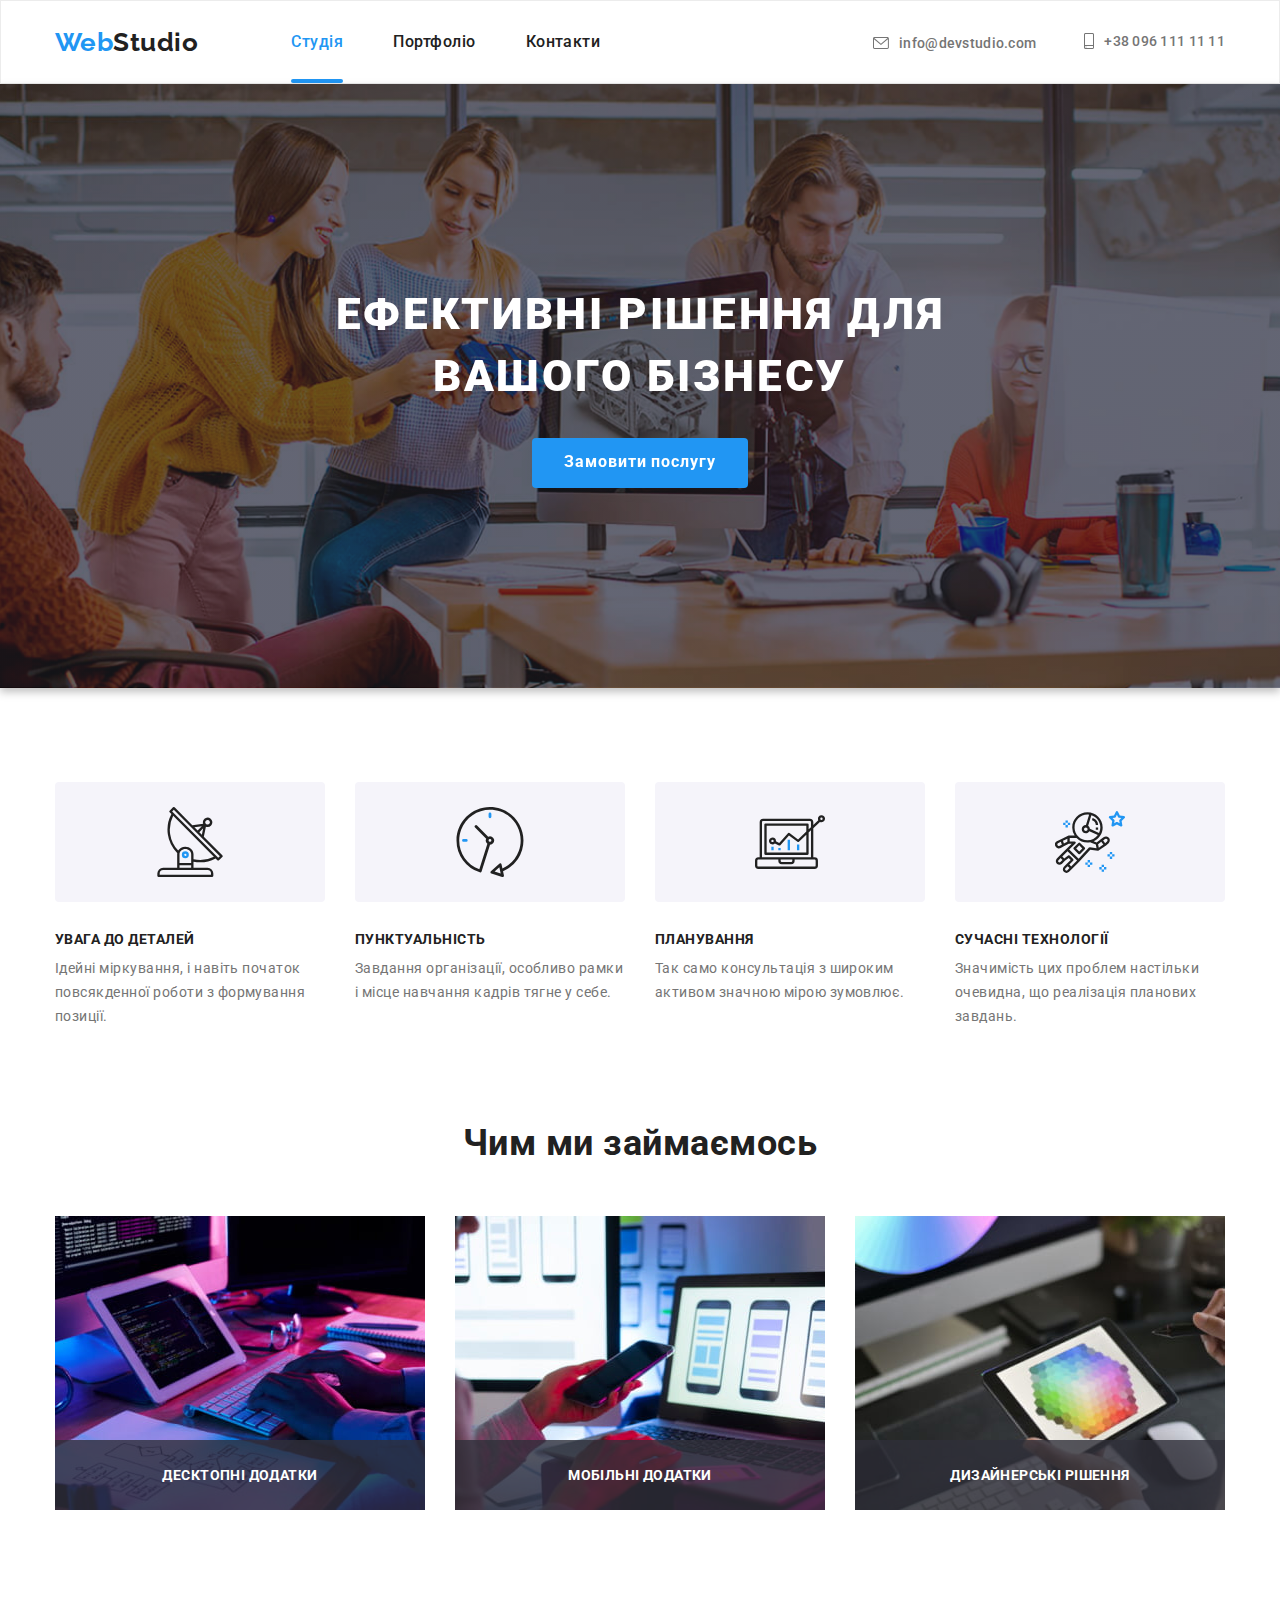
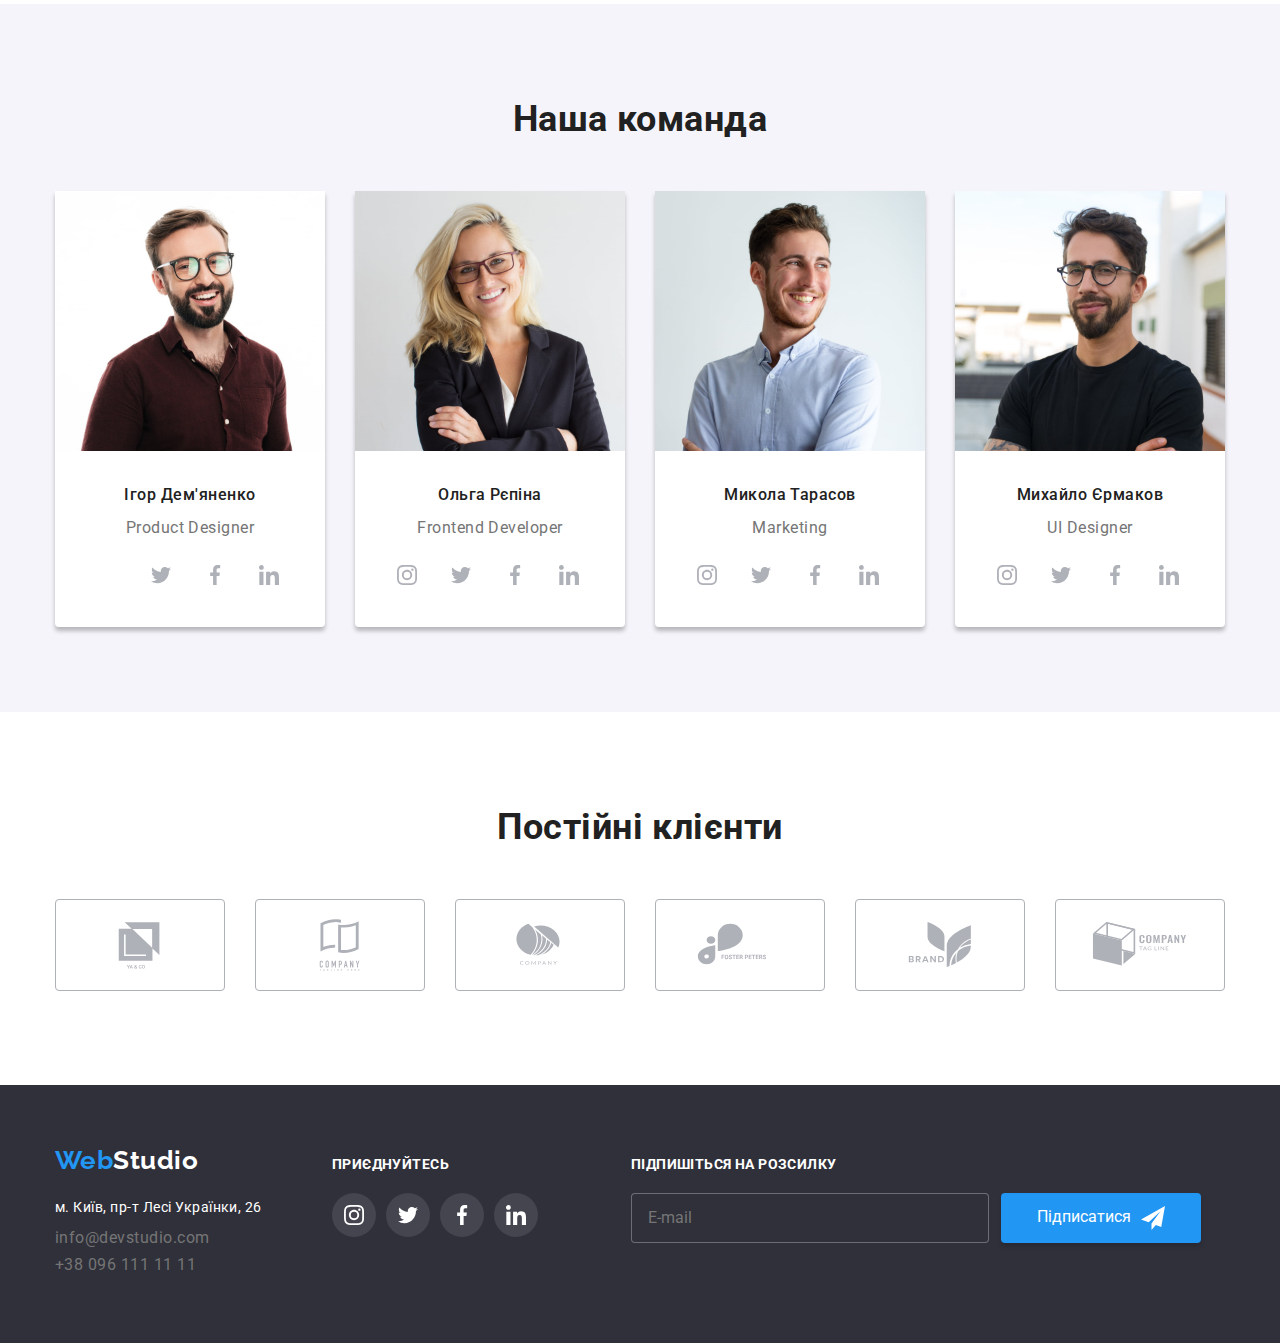
==== commit 01ae3eaa: "BEM and SCSS components" ====
--- a/index.html
+++ b/index.html
@@ -77,50 +77,50 @@
     <section class="features">
       <div class="features__container container">
         <h2 class="features__heading visually-hidden">Наші особливості</h2>
-        <ul class="features__list">
-          <li class="features__item">
-            <div class="features__box">
-              <svg class="features__icon" width="70" height="70">
+        <ul class="features-list">
+          <li class="features-item">
+            <div class="features-box">
+              <svg class="features-box__icon" width="70" height="70">
                 <use href="./images/icons.svg#feature-1"></use>
               </svg>
             </div>
-            <h3 class="features__title">Увага до деталей</h3>
-            <p class="features__description">
+            <h3 class="features-box__title">Увага до деталей</h3>
+            <p class="features-box__description">
               Ідейні міркування, і навіть початок повсякденної роботи з
               формування позиції.
             </p>
           </li>
-          <li class="features__item">
-            <div class="features__box">
-              <svg class="features__icon" width="70" height="70">
+          <li class="features-item">
+            <div class="features-box">
+              <svg class="features-box__icon" width="70" height="70">
                 <use href="./images/icons.svg#feature-2"></use>
               </svg>
             </div>
-            <h3 class="features__title">Пунктуальність</h3>
-            <p class="features__description">
+            <h3 class="features-box__title">Пунктуальність</h3>
+            <p class="features-box__description">
               Завдання організації, особливо рамки і місце навчання кадрів тягне
               у себе.
             </p>
           </li>
-          <li class="features__item">
-            <div class="features__box">
-              <svg class="features__icon" width="70" height="70">
+          <li class="features-item">
+            <div class="features-box">
+              <svg class="features-box__icon" width="70" height="70">
                 <use href="./images/icons.svg#feature-3"></use>
               </svg>
             </div>
-            <h3 class="features__title">Планування</h3>
-            <p class="features__description">
+            <h3 class="features-box__title">Планування</h3>
+            <p class="features-box__description">
               Так само консультація з широким активом значною мірою зумовлює.
             </p>
           </li>
-          <li class="features__item">
-            <div class="features__box">
-              <svg class="features__icon" width="70" height="70">
+          <li class="features-item">
+            <div class="features-box">
+              <svg class="features-box__icon" width="70" height="70">
                 <use href="./images/icons.svg#feature-4"></use>
               </svg>
             </div>
-            <h3 class="features__title">Сучасні технології</h3>
-            <p class="features__description">
+            <h3 class="features-box__title">Сучасні технології</h3>
+            <p class="features-box__description">
               Значимість цих проблем настільки очевидна, що реалізація планових
               завдань.
             </p>
@@ -133,26 +133,26 @@
     <section class="activity">
       <div class="activity__container container">
         <h2 class="activity__heading">Чим ми займаємось</h2>
-        <ul class="activity__list">
-          <li class="activity__item">
+        <ul class="activity-list">
+          <li class="activity-item">
             <!-- <div class="activity-thumb"> -->
-            <img class="activity__img" src="./images/about/box-1.jpeg"
+            <img class="activity-item__img" src="./images/about/box-1.jpeg"
               alt="Здійснення розмітки вебсторінок на компʼютері" width="370" height="294" />
-            <p class="activity__label">Десктопні додатки</p>
+            <p class="activity-item__label">Десктопні додатки</p>
             <!-- </div> -->
           </li>
-          <li class="activity__item">
+          <li class="activity-item">
             <!-- <div> -->
-            <img class="activity__img" src="./images/about/box-2.jpeg" alt="Адаптація вебсторінок під різні пристрої"
-              width="370" height="294" />
-            <p class="activity__label">Мобільні додатки</p>
+            <img class="activity-item__img" src="./images/about/box-2.jpeg"
+              alt="Адаптація вебсторінок під різні пристрої" width="370" height="294" />
+            <p class="activity-item__label">Мобільні додатки</p>
             <!-- </div> -->
           </li>
-          <li class="activity__item">
+          <li class="activity-item">
             <!-- <div> -->
-            <img class="activity__img" src="./images/about/box-3.jpeg" alt="Стилізація вебсторінок" width="370"
+            <img class="activity-item__img" src="./images/about/box-3.jpeg" alt="Стилізація вебсторінок" width="370"
               height="294" />
-            <p class="activity__label">Дизайнерські рішення</p>
+            <p class="activity-item__label">Дизайнерські рішення</p>
             <!-- </div> -->
           </li>
         </ul>
@@ -163,7 +163,7 @@
     <section class="team">
       <div class="team__container container">
         <h2 class="team__heading">Наша команда</h2>
-        <ul class="team__list">
+        <ul class="team-list">
           <li class="team-card">
             <img class="team-card__img" src="./images/team/img-1.jpeg" alt="Фотографія продуктдизайнера" width="270"
               height="260" />
@@ -172,8 +172,8 @@
               <p lang="en" class="team-card__employee-position">Product Designer</p>
               <ul class="socials">
                 <li class="socials__item">
-                  <a class="socials__link" href="https://instagram.com" target="_blank" rel="noopener noreferrer"
-                    aria-label="Instagram">
+                  <a class="socials__link social__link--dark" href="https://instagram.com" target="_blank"
+                    rel="noopener noreferrer" aria-label="Instagram">
                     <svg class="socials__icon" width="20" height="20">
                       <use href="./images/icons.svg#instagram">
                       </use>
@@ -344,45 +344,45 @@
     <section class="clients">
       <div class="clients__container container">
         <h2 class="clients__heading">Постійні клієнти</h2>
-        <ul class="clients__list">
-          <li class="clients__item">
-            <a class="clients__link" href="#">
-              <svg class="clients__logo" width="106" height="60">
+        <ul class="clients-list">
+          <li class="clients-item">
+            <a class="clients-item__link" href="#">
+              <svg class="clients-item__logo" width="106" height="60">
                 <use href="./images/icons.svg#client-1"></use>
               </svg>
             </a>
           </li>
-          <li class="clients__item">
-            <a class="clients__link" href="#">
-              <svg class="clients__logo" width="106" height="60">
+          <li class="clients-item">
+            <a class="clients-item__link" href="#">
+              <svg class="clients-item__logo" width="106" height="60">
                 <use href="./images/icons.svg#client-2"></use>
               </svg>
             </a>
           </li>
-          <li class="clients__item">
-            <a class="clients__link" href="#">
-              <svg class="clients__logo" width="106" height="60">
+          <li class="clients-item">
+            <a class="clients-item__link" href="#">
+              <svg class="clients-item__logo" width="106" height="60">
                 <use href="./images/icons.svg#client-3"></use>
               </svg>
             </a>
           </li>
-          <li class="clients__item">
-            <a class="clients__link" href="#">
-              <svg class="clients__logo" width="106" height="60">
+          <li class="clients-item">
+            <a class="clients-item__link" href="#">
+              <svg class="clients-item__logo" width="106" height="60">
                 <use href="./images/icons.svg#client-4"></use>
               </svg>
             </a>
           </li>
-          <li class="clients__item">
-            <a class="clients__link" href="#">
-              <svg class="clients__logo" width="106" height="60">
+          <li class="clients-item">
+            <a class="clients-item__link" href="#">
+              <svg class="clients-item__logo" width="106" height="60">
                 <use href="./images/icons.svg#client-5"></use>
               </svg>
             </a>
           </li>
-          <li class="clients__item">
-            <a class="clients__link" href="#">
-              <svg class="clients__logo" width="106" height="60">
+          <li class="clients-item">
+            <a class="clients-item__link" href="#">
+              <svg class="clients-item__logo" width="106" height="60">
                 <use href="./images/icons.svg#client-6"></use>
               </svg>
             </a>
@@ -419,8 +419,8 @@
         <p class="social-box__text">Приєднуйтесь</p>
         <ul class="socials">
           <li class="socials__item">
-            <a class="socials__link footer__socials-link" href="https://instagram.com" target="_blank"
-              rel="noopener noreferrer" aria-label="Instagram">
+            <a class="social__link--dark" href="https://instagram.com" target="_blank" rel="noopener noreferrer"
+              aria-label="Instagram">
               <svg class="socials__icon" width="20" height="20">
                 <use href="./images/icons.svg#instagram">
                 </use>
@@ -428,24 +428,24 @@
             </a>
           </li>
           <li class="socials__item">
-            <a class="socials__link footer__socials-link" href="https://twitter.com" target="_blank"
-              rel="noopener noreferrer" aria-label="Twitter">
+            <a class="social__link--dark" href="https://twitter.com" target="_blank" rel="noopener noreferrer"
+              aria-label="Twitter">
               <svg class="socials__icon" width="20" height="20">
                 <use href="./images/icons.svg#twitter"></use>
               </svg>
             </a>
           </li>
           <li class="social__item">
-            <a class="socials__link footer__socials-link" href="https://facebook.com" target="_blank"
-              rel="noopener noreferrer" aria-label="Facebook">
+            <a class="social__link--dark" href="https://facebook.com" target="_blank" rel="noopener noreferrer"
+              aria-label="Facebook">
               <svg class="socials__icon" width="20" height="20">
                 <use href="./images/icons.svg#facebook"></use>
               </svg>
             </a>
           </li>
           <li class="socials__item">
-            <a class="socials__link footer__socials-link" href="https://linkedin.com" target="_blank"
-              rel="noopener noreferrer" aria-label="LinkedIn">
+            <a class="social__link--dark" href="https://linkedin.com" target="_blank" rel="noopener noreferrer"
+              aria-label="LinkedIn">
               <svg class="socials__icon" width="20" height="20">
                 <use href="./images/icons.svg#linkedin"></use>
               </svg>
--- a/css/styles.css
+++ b/css/styles.css
@@ -487,17 +487,17 @@
   overflow: hidden;
 }
 
-.features__list {
+.features-list {
   display: flex;
   margin: auto;
   gap: 30px;
 }
 
-.features__item {
+.features-item {
   width: 270px;
 }
 
-.features__box {
+.features-box {
   display: flex;
   align-items: center;
   justify-content: center;
@@ -508,17 +508,17 @@
   margin-bottom: 30px;
 }
 
-.features__icon {
+.features-box__icon {
   display: flex;
   width: 70px;
   height: 70px;
 }
 
-.features__title {
+.features-box__title {
   text-transform: uppercase;
 }
 
-.features__description {
+.features-box__description {
   margin-top: 10px;
   margin-bottom: 0;
   font-weight: 400;
@@ -538,7 +538,7 @@
   margin-bottom: 50px;
 }
 
-.activity__list {
+.activity-list {
   display: flex;
   flex-wrap: wrap;
   gap: 30px;
@@ -546,18 +546,18 @@
   margin-left: auto;
 }
 
-.activity__item {
+.activity-item {
   position: relative;
   flex-basis: calc((100% - 60px) / 3);
 }
 
-.activity__img {
+.activity-item__img {
   display: block;
   max-width: 100%;
   height: auto;
 }
 
-.activity__label {
+.activity-item__label {
   position: absolute;
   left: 0;
   bottom: 0;
@@ -593,7 +593,7 @@
   margin-left: auto;
 }
 
-.team__list {
+.team-list {
   display: flex;
   gap: 30px;
   margin-top: 50px;
@@ -671,12 +671,34 @@
   transition-timing-function: cubic-bezier(0.4, 0, 0.2, 1);
 }
 
+.social__link--dark {
+  display: flex;
+  justify-content: center;
+  align-items: center;
+
+  width: 44px;
+  height: 44px;
+  background-color: rgba(255, 255, 255, 0.1);
+  fill: var(--secondary-text-color);
+  border-radius: 50%;
+
+  transition-property: fill, background-color;
+  transition-duration: 250ms;
+  transition-timing-function: cubic-bezier(0.4, 0, 0.2, 1);
+}
+
 .socials__link:hover,
 .socials__link:focus {
   fill: var(--primary-bg-color);
   background-color: var(--accent-color);
 }
 
+.social__link--dark:hover,
+.social__link--dark:focus {
+  fill: var(--primary-bg-color);
+  background-color: var(--accent-color);
+}
+
 /* постійні клієнти */
 .clients {
   padding-top: 94px;
@@ -687,17 +709,17 @@
   margin-bottom: 50px;
 }
 
-.clients__list {
+.clients-list {
   display: flex;
   gap: 30px;
 }
 
-.clients__item {
+.clients-item {
   height: 92px;
   flex-basis: calc((100% - 150px) / 6);
 }
 
-.clients__link {
+.clients-item__link {
   display: flex;
   justify-content: center;
   align-items: center;
@@ -712,8 +734,8 @@
   transition-timing-function: cubic-bezier(0.4, 0, 0.2, 1);
 }
 
-.clients__link:hover,
-.clients__link:focus {
+.clients-item__link:hover,
+.clients-item__link:focus {
   border: 1px solid rgba(33, 150, 243, 1);
   /* box-shadow: 0px 4px 4px rgba(0, 0, 0, 0.25); */
   fill: var(--accent-color);
@@ -920,20 +942,15 @@
   color: var(--secondary-text-color);
 }
 
-.footer__socials-link {
+/* .footer__socials-link {
   background-color: rgba(255, 255, 255, 0.1);
   fill: var(--secondary-text-color);
-  border-radius: 50%;
-
-  transition-property: background-color;
-  transition-duration: 250ms;
-  transition-timing-function: cubic-bezier(0.4, 0, 0.2, 1);
 }
 
 .footer__socials-link:hover,
 .footer__socials-link:focus {
   background-color: var(--accent-color);
-}
+} */
 
 /* форма підписки */
 .signing-box {
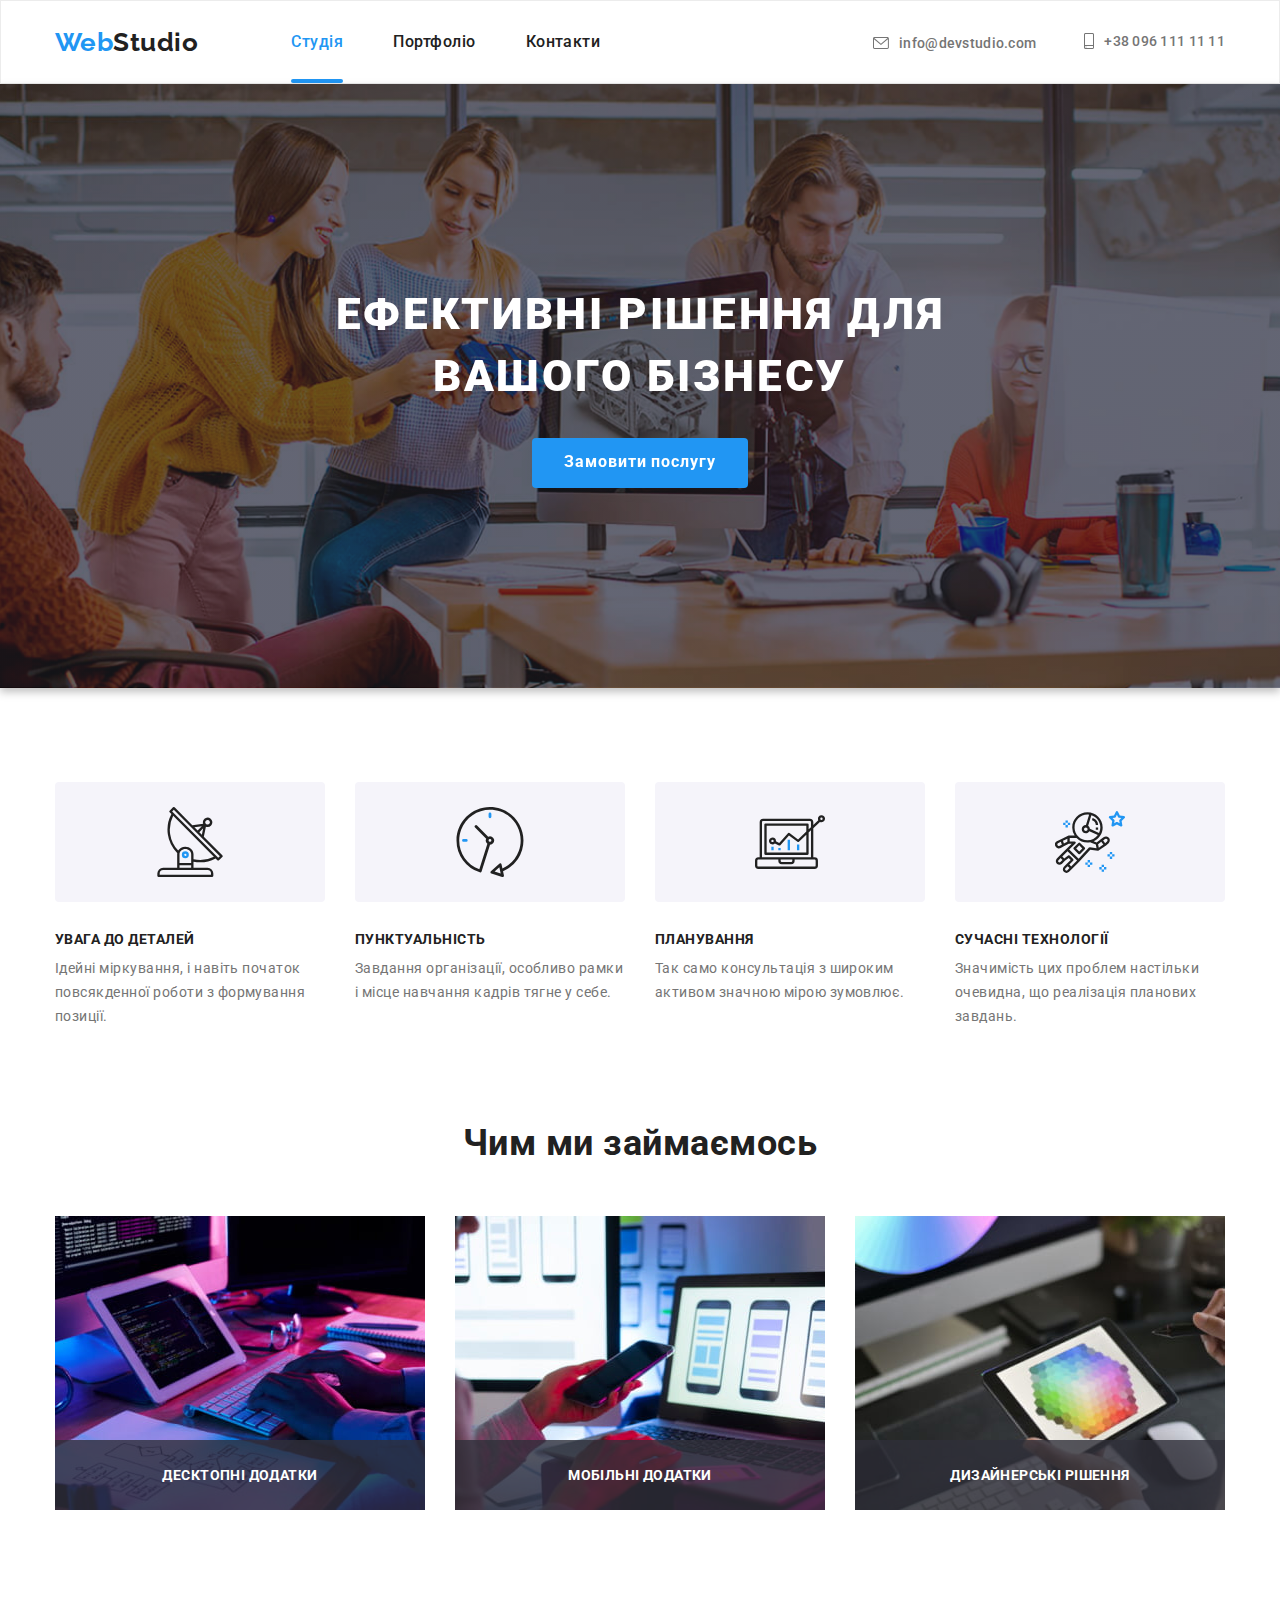
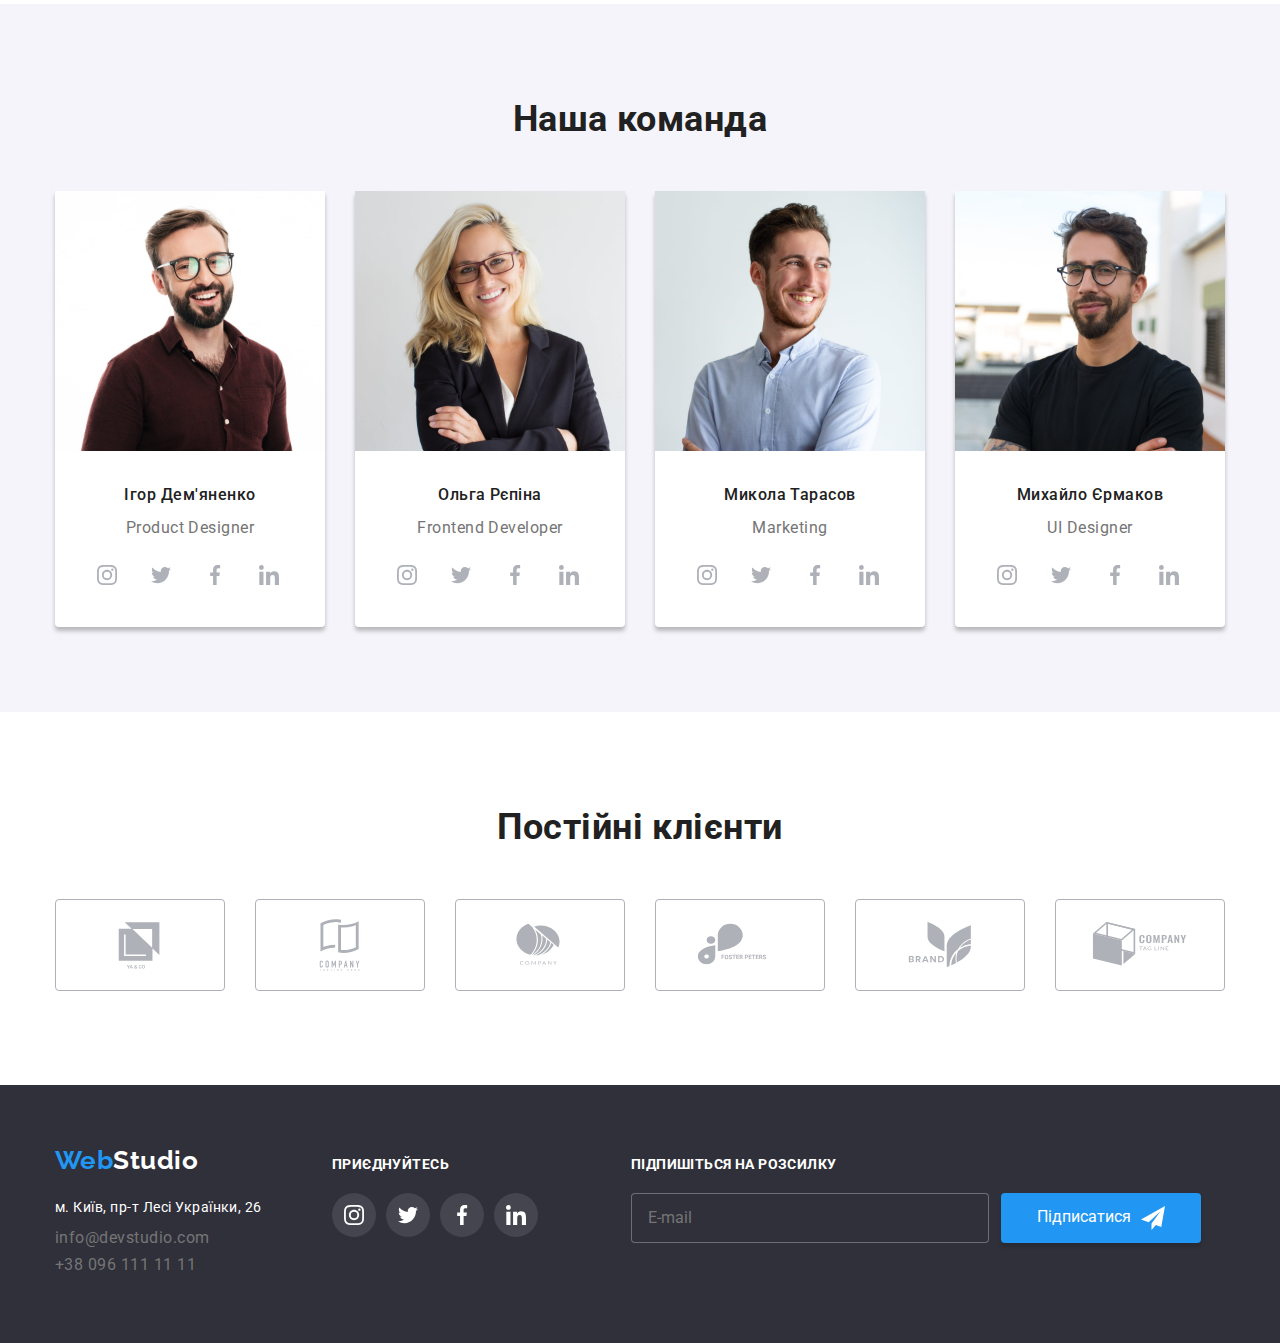
==== commit 2a3b64ec: "final" ====
--- a/index.html
+++ b/index.html
@@ -19,7 +19,8 @@
   <!-- стилі -->
   <link rel="stylesheet"
     href="https://cdnjs.cloudflare.com/ajax/libs/modern-normalize/1.0.0/modern-normalize.min.css" />
-  <link rel="stylesheet" href="./css/styles.css">
+  <link rel="stylesheet" href="./css/main.min.css">
+  <!-- <link rel="stylesheet" href="./css/styles.css"> -->
 </head>
 
 <body>
@@ -42,17 +43,17 @@
           </li>
         </ul>
       </nav>
-      <ul class="header__contacts">
-        <li class="mail">
-          <a class="email__link" href="mailto:info@devstudio.com">
+      <ul class="contacts">
+        <li class="contacts__email">
+          <a class="contacts__email-link" href="mailto:info@devstudio.com">
             <svg class="contacts__icon" width="16" height="12">
               <use href="./images/icons.svg#envelope"></use>
             </svg>
             info@devstudio.com
           </a>
         </li>
-        <li class="tel">
-          <a class="tel__link" href="tel:+380961111111">
+        <li class="contacts__tel">
+          <a class="contacts__tel-link" href="tel:+380961111111">
             <svg class="contacts__icon" width="10" height="16">
               <use href="./images/icons.svg#smartphone"></use>
             </svg>
@@ -172,8 +173,8 @@
               <p lang="en" class="team-card__employee-position">Product Designer</p>
               <ul class="socials">
                 <li class="socials__item">
-                  <a class="socials__link social__link--dark" href="https://instagram.com" target="_blank"
-                    rel="noopener noreferrer" aria-label="Instagram">
+                  <a class="socials__link" href="https://instagram.com" target="_blank" rel="noopener noreferrer"
+                    aria-label="Instagram">
                     <svg class="socials__icon" width="20" height="20">
                       <use href="./images/icons.svg#instagram">
                       </use>
@@ -400,17 +401,17 @@
       <div>
         <a class="footer__logo" href="./index.html"><span class="logo__beginning">Web</span>Studio</a>
         <address class="address-box">
-          <ul class="address-box__list">
-            <li class="address-box__item">
-              <a class="address-box__link" href="https://goo.gl/maps/CPtrU1FHBa2aNyZL9" target="_blank"
+          <ul class="address">
+            <li class="address-item">
+              <a class="address-item__link" href="https://goo.gl/maps/CPtrU1FHBa2aNyZL9" target="_blank"
                 rel="noopener noreferrer nofollow">м. Київ,
                 пр-т Лесі Українки, 26</a>
             </li>
-            <li class="address-box__item">
-              <a class="address-box__mail-link" href="mailto:info@devstudio.com">info@devstudio.com</a>
+            <li class="address-item">
+              <a class="address-item__mail-link" href="mailto:info@devstudio.com">info@devstudio.com</a>
             </li>
-            <li class="address-box__item">
-              <a class="address-box__tel-link" href="tel:+380961111111">+38 096 111 11 11</a>
+            <li class="address-item">
+              <a class="address-item__tel-link" href="tel:+380961111111">+38 096 111 11 11</a>
             </li>
           </ul>
         </address>
@@ -419,7 +420,7 @@
         <p class="social-box__text">Приєднуйтесь</p>
         <ul class="socials">
           <li class="socials__item">
-            <a class="social__link--dark" href="https://instagram.com" target="_blank" rel="noopener noreferrer"
+            <a class="socials__link--dark" href="https://instagram.com" target="_blank" rel="noopener noreferrer"
               aria-label="Instagram">
               <svg class="socials__icon" width="20" height="20">
                 <use href="./images/icons.svg#instagram">
@@ -428,7 +429,7 @@
             </a>
           </li>
           <li class="socials__item">
-            <a class="social__link--dark" href="https://twitter.com" target="_blank" rel="noopener noreferrer"
+            <a class="socials__link--dark" href="https://twitter.com" target="_blank" rel="noopener noreferrer"
               aria-label="Twitter">
               <svg class="socials__icon" width="20" height="20">
                 <use href="./images/icons.svg#twitter"></use>
@@ -436,7 +437,7 @@
             </a>
           </li>
           <li class="social__item">
-            <a class="social__link--dark" href="https://facebook.com" target="_blank" rel="noopener noreferrer"
+            <a class="socials__link--dark" href="https://facebook.com" target="_blank" rel="noopener noreferrer"
               aria-label="Facebook">
               <svg class="socials__icon" width="20" height="20">
                 <use href="./images/icons.svg#facebook"></use>
@@ -444,7 +445,7 @@
             </a>
           </li>
           <li class="socials__item">
-            <a class="social__link--dark" href="https://linkedin.com" target="_blank" rel="noopener noreferrer"
+            <a class="socials__link--dark" href="https://linkedin.com" target="_blank" rel="noopener noreferrer"
               aria-label="LinkedIn">
               <svg class="socials__icon" width="20" height="20">
                 <use href="./images/icons.svg#linkedin"></use>
@@ -476,48 +477,48 @@
           <use href="./images/icons.svg#close-2"></use>
         </svg>
       </button>
-      <form name="order-form" class="order">
+      <form class="order-form" name="order-form">
         <strong class="order-form__title">Залиште свої дані, ми вам передзвонимо</strong>
 
-        <div class="order-form__group" role="group">
-          <label class="order-form__field">
-            <span class="order-form__label">Ім'я</span>
-            <input class="order-form__input" type="text" name="user-name">
-            <svg class="order-form__icon" width="18" height="18">
+        <div class="order-form-group" role="group">
+          <label class="order-form-field">
+            <span class="order-form-field__label">Ім'я</span>
+            <input class="order-form-field__input" type="text" name="user-name">
+            <svg class="order-form-field__icon" width="18" height="18">
               <use href="./images/icons.svg#icon-name-icon"></use>
             </svg>
           </label>
 
-          <label class="order-form__field">
-            <span class="order-form__label">Телефон</span>
-            <input class="order-form__input" type="tel" name="user-phone">
-            <svg class="order-form__icon" width="18" height="18">
+          <label class="order-form-field">
+            <span class="order-form-field__label">Телефон</span>
+            <input class="order-form-field__input" type="tel" name="user-phone">
+            <svg class="order-form-field__icon" width="18" height="18">
               <use href="./images/icons.svg#icon-phone-icon"></use>
             </svg>
           </label>
 
-          <label class="order-form__field">
-            <span class="order-form__label">Пошта</span>
-            <input class="order-form__input" type="email" name="user-email">
-            <svg class="order-form__icon" width="18" height="18">
+          <label class="order-form-field">
+            <span class="order-form-field__label">Пошта</span>
+            <input class="order-form-field__input" type="email" name="user-email">
+            <svg class="order-form-field__icon" width="18" height="18">
               <use href="./images/icons.svg#icon-email-icon"></use>
             </svg>
           </label>
 
-          <label class="order-form__field">
-            <span class="order-form__label">Коментар</span>
-            <textarea class="order-form__message" name="" id="" rows="5" placeholder="Введіть текст"></textarea>
+          <label class="order-form-field">
+            <span class="order-form-field__label">Коментар</span>
+            <textarea class="order-form-field__message" name="" id="" rows="5" placeholder="Введіть текст"></textarea>
           </label>
         </div>
 
-        <label class="order-form__agreement">
-          <input class="order-form__checkbox visually-hidden" type="checkbox" name="user-agreement">
-          <svg class="order-form__icons" width="16" height="15">
-            <use class="order-form__icon-checked" href="./images/icons.svg#checked"></use>
-            <use class="order-form__icon-unchecked" href="./images/icons.svg#unchecked"></use>
+        <label class="order-form-agreement">
+          <input class="order-form-agreement__checkbox visually-hidden" type="checkbox" name="user-agreement">
+          <svg class="order-form-agreement__icons" width="16" height="15">
+            <use class="order-form-agreement__icon-checked" href="./images/icons.svg#checked"></use>
+            <use class="order-form-agreement__icon-unchecked" href="./images/icons.svg#unchecked"></use>
           </svg>
-          <span class="order-form__desc">Погоджуюся з розсилкою та приймаю
-            <a class="order-form__link" href="#" target="_blank">Умови договору</a>
+          <span class="order-form-agreement__desc">Погоджуюся з розсилкою та приймаю
+            <a class="order-form-agreement__link" href="#" target="_blank">Умови договору</a>
           </span>
         </label>
         <button class="order-form__btn" type="submit">Відправити</button>
--- a/css/main.min.css
+++ b/css/main.min.css
@@ -0,0 +1 @@
+:root{--main-font: "Roboto", "sans-serif";--secondary-font: "Raleway", "sans-serif";--primary-text-color: #757575;--secondary-text-color: #ffffff;--primary-title-color: #212121;--accent-color: #2196f3;--primary-bg-color: #ffffff;--primary-hover-color: #f5f4fa;--alternative-bg-color: #2f303a;--section-bg-color: #f5f4fa}.visually-hidden{position:absolute;width:1px;height:1px;margin:-1px;border:0;padding:0;white-space:nowrap;-webkit-clip-path:inset(100%);clip-path:inset(100%);clip:rect(0 0 0 0);overflow:hidden}body{font-family:var(--main-font);color:var(--main-txt-color);background-color:var(--primary-bg-color);font-style:normal;letter-spacing:.03em}h2,h3{color:var(--primary-title-color);font-weight:700;margin:0}h2{font-size:36px;line-height:1.2;text-align:center}h3{font-size:14px;line-height:1.1;text-align:left}li{list-style:none}ul{padding-left:0;margin:0}a{text-decoration:none;padding:0;margin:0}.container{width:1200px;padding-right:15px;padding-left:15px;margin-left:auto;margin-right:auto}.header{border:1px solid #ececec}.header__container{display:-webkit-box;display:-ms-flexbox;display:flex;-webkit-box-align:center;-ms-flex-align:center;align-items:center}.logo{margin-right:93px;-webkit-box-align:center;-ms-flex-align:center;align-items:center;padding-top:25px;padding-bottom:25px;font-family:Raleway,sans-serif;font-weight:700;font-size:26px;line-height:1.2;color:var(--primary-title-color)}.logo__beginning{color:var(--accent-color)}.nav{margin-right:auto}.nav__list{display:-webkit-box;display:-ms-flexbox;display:flex;gap:50px}.nav__link{padding-top:32px;padding-bottom:32px;display:inline-block;color:var(--primary-title-color);font-weight:500;-webkit-transition-property:color;transition-property:color;-webkit-transition-duration:250ms;transition-duration:250ms;-webkit-transition-timing-function:cubic-bezier(0.4, 0, 0.2, 1);transition-timing-function:cubic-bezier(0.4, 0, 0.2, 1)}.nav__link:hover,.nav__link:focus{color:var(--accent-color)}.nav__link--active{position:relative;color:var(--accent-color)}.nav__link--active::after{content:"";position:absolute;display:block;width:100%;height:4px;left:0;bottom:0;background-color:var(--accent-color);border-radius:4px}.contacts{display:-webkit-box;display:-ms-flexbox;display:flex;-webkit-box-align:baseline;-ms-flex-align:baseline;align-items:baseline}.contacts__email{margin-right:48px}.contacts__email-link,.contacts__tel-link{padding-top:32px;padding-bottom:32px;display:-webkit-box;display:-ms-flexbox;display:flex;-webkit-box-align:center;-ms-flex-align:center;align-items:center;font-weight:500;font-size:14px;line-height:1.1;letter-spacing:.02em;color:var(--primary-text-color);-webkit-transition-property:color;transition-property:color;-webkit-transition-duration:250ms;transition-duration:250ms;-webkit-transition-timing-function:cubic-bezier(0.4, 0, 0.2, 1);transition-timing-function:cubic-bezier(0.4, 0, 0.2, 1)}.contacts__email-link:hover,.contacts__email-link:hover,.contacts__email-link:focus,.contacts__email-link:focus,.contacts__tel-link:hover,.contacts__tel-link:hover,.contacts__tel-link:focus,.contacts__tel-link:focus{color:var(--accent-color)}.contacts__icon{fill:currentColor;margin-right:10px}.hero{max-width:1600px;margin-left:auto;margin-right:auto;padding-top:200px;padding-bottom:200px;background-color:#c4c4c4;background-image:-webkit-gradient(linear, left top, left bottom, from(rgba(47, 48, 58, 0.4)), to(rgba(47, 48, 58, 0.4))),url(../images/hero/bg-img.png);background-image:linear-gradient(rgba(47, 48, 58, 0.4), rgba(47, 48, 58, 0.4)),url(../images/hero/bg-img.png);background-repeat:no-repeat;background-position:center;background-size:cover;-webkit-filter:drop-shadow(0px 4px 4px rgba(0, 0, 0, 0.25));filter:drop-shadow(0px 4px 4px rgba(0, 0, 0, 0.25))}.hero__slogan{display:block;margin-top:0;margin-right:auto;margin-left:auto;margin-bottom:30px;color:var(--primary-bg-color);font-weight:900;font-size:44px;text-align:center;line-height:1.4;text-transform:uppercase;letter-spacing:.06em}.hero__btn{display:block;width:216px;height:50px;margin:auto;color:var(--primary-bg-color);background-color:var(--accent-color);text-align:center;font-size:16px;font-weight:700;line-height:1.9;letter-spacing:.06em;border-radius:4px;border:none;-webkit-transition-property:background-color;transition-property:background-color;-webkit-transition-duration:250ms;transition-duration:250ms;-webkit-transition-timing-function:cubic-bezier(0.4, 0, 0.2, 1);transition-timing-function:cubic-bezier(0.4, 0, 0.2, 1)}.hero__btn:hover,.hero__btn:focus{background:#188ce8}.modal{position:absolute;top:50%;left:50%;-webkit-transform:translate(-50%, -50%);transform:translate(-50%, -50%);width:528px;height:auto;padding:40px;background-color:var(--primary-bg-color);-webkit-box-shadow:0px 1px 3px rgba(0,0,0,.12),0px 1px 1px rgba(0,0,0,.14),0px 2px 1px rgba(0,0,0,.2);box-shadow:0px 1px 3px rgba(0,0,0,.12),0px 1px 1px rgba(0,0,0,.14),0px 2px 1px rgba(0,0,0,.2);border-radius:4px}.modal__btn{position:absolute;top:8px;right:8px;width:30px;height:30px;display:-webkit-box;display:-ms-flexbox;display:flex;-webkit-box-align:center;-ms-flex-align:center;align-items:center;-webkit-box-pack:center;-ms-flex-pack:center;justify-content:center;fill:#212121;background-color:var(--primary-bg-color);border:1px solid rgba(0,0,0,.1);border-radius:50%;cursor:pointer;-webkit-transition-property:fill;transition-property:fill;-webkit-transition-duration:250ms;transition-duration:250ms;-webkit-transition-timing-function:cubic-bezier(0.4, 0, 0.2, 1);transition-timing-function:cubic-bezier(0.4, 0, 0.2, 1)}.modal__btn:hover{fill:var(--accent-color)}.backdrope.is-hidden{visibility:hidden;opacity:0;pointer-events:none}.backdrope{position:fixed;top:0;left:0;width:100%;height:100%;background-color:rgba(0,0,0,.2);visibility:visible;opacity:1;-webkit-transition:opacity 250ms cubic-bezier(0.4, 0, 0.2, 1),visibility 250ms cubic-bezier(0.4, 0, 0.2, 1);transition:opacity 250ms cubic-bezier(0.4, 0, 0.2, 1),visibility 250ms cubic-bezier(0.4, 0, 0.2, 1)}.order-form{display:block}.order-form__title{display:block;text-align:center;font-size:20px;line-height:1.2;margin-bottom:12px}.order-form__btn{display:block;margin:0 auto;width:200px;height:50px;color:var(--primary-bg-color);background-color:var(--accent-color);text-align:center;font-weight:700;font-size:16px;line-height:1.9;letter-spacing:.06em;border:none;border-radius:4px;-webkit-transition-property:background-color,-webkit-box-shadow;transition-property:background-color,-webkit-box-shadow;transition-property:background-color,box-shadow;transition-property:background-color,box-shadow,-webkit-box-shadow;-webkit-transition-duration:250ms;transition-duration:250ms;-webkit-transition-timing-function:cubic-bezier(0.4, 0, 0.2, 1);transition-timing-function:cubic-bezier(0.4, 0, 0.2, 1)}.order-form__btn:hover,.order-form__btn:focus{background:#188ce8;-webkit-box-shadow:0px 4px 4px rgba(0,0,0,.15);box-shadow:0px 4px 4px rgba(0,0,0,.15);cursor:pointer}.order-form-group{margin-bottom:20px}.order-form-field{position:relative;display:block;margin-bottom:10px}.order-form-field:last-child{margin-bottom:0}.order-form-field__label{display:block;margin-bottom:4px;font-weight:400;font-size:12px;line-height:14px;letter-spacing:.01em;color:var(--primary-text-color)}.order-form-field__input{width:100%;height:40px;padding-right:42px;padding-left:42px;border:1px solid rgba(33,33,33,.2);border-radius:4px;outline:rgba(0,0,0,0);-webkit-transition-property:border-color;transition-property:border-color;-webkit-transition-duration:250ms;transition-duration:250ms;-webkit-transition-timing-function:cubic-bezier(0.4, 0, 0.2, 1);transition-timing-function:cubic-bezier(0.4, 0, 0.2, 1)}.order-form-field__input:hover,.order-form-field__input:focus{border-color:var(--accent-color);cursor:pointer}.order-form-field__icon{position:absolute;bottom:11px;left:12px;-webkit-transition-property:fill;transition-property:fill;-webkit-transition-duration:250ms;transition-duration:250ms;-webkit-transition-timing-function:cubic-bezier(0.4, 0, 0.2, 1);transition-timing-function:cubic-bezier(0.4, 0, 0.2, 1)}.order-form-field__input:hover+.order-form-field__icon,.order-form-field__input:focus+.order-form-field__icon{fill:var(--accent-color)}.order-form-field__message{display:block;width:100%;padding:12px 16px;resize:none;border:1px solid rgba(33,33,33,.2);border-radius:4px;outline:rgba(0,0,0,0);font-size:12px;-webkit-transition-property:border-color;transition-property:border-color;-webkit-transition-duration:250ms;transition-duration:250ms;-webkit-transition-timing-function:cubic-bezier(0.4, 0, 0.2, 1);transition-timing-function:cubic-bezier(0.4, 0, 0.2, 1)}.order-form-field__message::-webkit-input-placeholder{font-size:12px;line-height:14px;letter-spacing:.01em;color:rgba(117,117,117,.5)}.order-form-field__message::-moz-placeholder{font-size:12px;line-height:14px;letter-spacing:.01em;color:rgba(117,117,117,.5)}.order-form-field__message:-ms-input-placeholder{font-size:12px;line-height:14px;letter-spacing:.01em;color:rgba(117,117,117,.5)}.order-form-field__message::-ms-input-placeholder{font-size:12px;line-height:14px;letter-spacing:.01em;color:rgba(117,117,117,.5)}.order-form-field__message::placeholder{font-size:12px;line-height:14px;letter-spacing:.01em;color:rgba(117,117,117,.5)}.order-form-field__message:hover,.order-form-field__message:focus{border-color:var(--accent-color);cursor:pointer}.order-form-agreement{display:-webkit-box;display:-ms-flexbox;display:flex;-webkit-box-align:center;-ms-flex-align:center;align-items:center;-webkit-box-pack:center;-ms-flex-pack:center;justify-content:center;margin-bottom:30px;gap:7px;cursor:pointer}.order-form-agreement__icon-checked{opacity:0;-webkit-transition-duration:250ms;transition-duration:250ms;-webkit-transition-timing-function:cubic-bezier(0.4, 0, 0.2, 1);transition-timing-function:cubic-bezier(0.4, 0, 0.2, 1)}.order-form-agreement__checkbox:checked+.order-form-agreement__icons .order-form-agreement__icon-checked{opacity:1}.order-form-agreement__icon-unchecked{opacity:1;-webkit-transition-duration:250ms;transition-duration:250ms;-webkit-transition-timing-function:cubic-bezier(0.4, 0, 0.2, 1);transition-timing-function:cubic-bezier(0.4, 0, 0.2, 1)}.order-form-agreement__checkbox:checked+.order-form-agreement__icons .order-form-agreement__icon-unchecked{opacity:0}.order-form-agreement__desc{font-weight:400;font-size:14px;line-height:24px;letter-spacing:.03em;color:var(--primary-text-color);-webkit-user-select:none;-moz-user-select:none;-ms-user-select:none;user-select:none}.order-form-agreement__link{color:var(--accent-color)}.features{padding-top:94px}.features-list{display:-webkit-box;display:-ms-flexbox;display:flex;margin:auto;gap:30px}.features-item{width:270px}.features-box{display:-webkit-box;display:-ms-flexbox;display:flex;-webkit-box-align:center;-ms-flex-align:center;align-items:center;-webkit-box-pack:center;-ms-flex-pack:center;justify-content:center;width:270px;height:120px;background-color:var(--section-bg-color);border-radius:4px;margin-bottom:30px}.features-box__icon{display:-webkit-box;display:-ms-flexbox;display:flex;width:70px;height:70px}.features-box__title{text-transform:uppercase}.features-box__description{margin-top:10px;margin-bottom:0;font-weight:400;font-size:14px;line-height:1.7;color:var(--primary-text-color)}.activity{padding-top:94px;padding-bottom:94px}.activity__heading{margin-top:0;margin-bottom:50px}.activity-list{display:-webkit-box;display:-ms-flexbox;display:flex;-ms-flex-wrap:wrap;flex-wrap:wrap;gap:30px;margin-right:auto;margin-left:auto}.activity-item{position:relative;-ms-flex-preferred-size:calc((100% - 60px)/3);flex-basis:calc((100% - 60px)/3)}.activity-item__img{display:block;max-width:100%;height:auto}.activity-item__label{position:absolute;left:0;bottom:0;width:100%;height:70px;padding-top:27px;padding-bottom:27px;margin:0;font-weight:700;font-size:14px;line-height:16px;text-align:center;letter-spacing:.03em;text-transform:uppercase;background-color:rgba(47,48,58,.8);color:var(--secondary-text-color)}.team{height:708px;padding-top:94px;padding-bottom:94px;background-color:var(--section-bg-color)}.team__heading{margin-right:auto;margin-left:auto}.team-list{display:-webkit-box;display:-ms-flexbox;display:flex;gap:30px;margin-top:50px;margin-left:auto;margin-right:auto}.team-card{width:270px;-ms-flex-preferred-size:calc((100% - 90px)/4);flex-basis:calc((100% - 90px)/4);background-color:var(--primary-bg-color);-webkit-box-shadow:0px 4px 4px rgba(0,0,0,.25);box-shadow:0px 4px 4px rgba(0,0,0,.25);border-radius:0px 0px 4px 4px}.team-card__img{display:block;max-width:100%;height:auto}.team-card__title{padding:30px}.team-card__employee-name{color:var(--primary-title-color);font-weight:500;font-size:16px;line-height:1.7;letter-spacing:.03em;text-align:center}.team-card__employee-position{color:var(--primary-text-color);font-size:16px;font-weight:400;line-height:1.2;letter-spacing:.03em;text-align:center;margin:0;margin-top:10px;margin-bottom:16px}.socials{width:206px;height:44px;display:-webkit-box;display:-ms-flexbox;display:flex;-webkit-box-pack:center;-ms-flex-pack:center;justify-content:center;-webkit-box-align:center;-ms-flex-align:center;align-items:center;gap:10px}.socials__item{display:-webkit-box;display:-ms-flexbox;display:flex}.socials__link{display:-webkit-box;display:-ms-flexbox;display:flex;-webkit-box-pack:center;-ms-flex-pack:center;justify-content:center;-webkit-box-align:center;-ms-flex-align:center;align-items:center;width:44px;height:44px;fill:#afb1b8;background-color:var(--primary-bg-color);border-radius:50%;-webkit-transition-property:fill,background-color;transition-property:fill,background-color;-webkit-transition-duration:250ms;transition-duration:250ms;-webkit-transition-timing-function:cubic-bezier(0.4, 0, 0.2, 1);transition-timing-function:cubic-bezier(0.4, 0, 0.2, 1)}.socials__link:hover,.socials__link:focus{fill:var(--primary-bg-color);background-color:var(--accent-color)}.socials__link--dark{display:-webkit-box;display:-ms-flexbox;display:flex;-webkit-box-pack:center;-ms-flex-pack:center;justify-content:center;-webkit-box-align:center;-ms-flex-align:center;align-items:center;width:44px;height:44px;background-color:rgba(255,255,255,.1);fill:var(--secondary-text-color);border-radius:50%;-webkit-transition-property:fill,background-color;transition-property:fill,background-color;-webkit-transition-duration:250ms;transition-duration:250ms;-webkit-transition-timing-function:cubic-bezier(0.4, 0, 0.2, 1);transition-timing-function:cubic-bezier(0.4, 0, 0.2, 1)}.socials__link--dark:hover,.socials__link--dark:focus{fill:var(--primary-bg-color);background-color:var(--accent-color)}.clients{padding-top:94px;padding-bottom:94px}.clients__heading{margin-bottom:50px}.clients-list{display:-webkit-box;display:-ms-flexbox;display:flex;gap:30px}.clients-item{height:92px;-ms-flex-preferred-size:calc((100% - 150px)/6);flex-basis:calc((100% - 150px)/6)}.clients-item__link{display:-webkit-box;display:-ms-flexbox;display:flex;-webkit-box-pack:center;-ms-flex-pack:center;justify-content:center;-webkit-box-align:center;-ms-flex-align:center;align-items:center;fill:#afb1b8;width:100%;height:100%;border:1px solid #afb1b8;border-radius:4px;-webkit-transition-property:fill,border;transition-property:fill,border;-webkit-transition-duration:250ms;transition-duration:250ms;-webkit-transition-timing-function:cubic-bezier(0.4, 0, 0.2, 1);transition-timing-function:cubic-bezier(0.4, 0, 0.2, 1)}.clients-item__link:hover,.clients-item__link:focus{border:1px solid #2196f3;fill:var(--accent-color)}.portfolio{padding-top:94px;padding-bottom:94px}.filters{display:-webkit-box;display:-ms-flexbox;display:flex;-webkit-box-pack:center;-ms-flex-pack:center;justify-content:center;margin-right:auto;margin-left:auto;margin-bottom:50px;gap:8px}.filters__btn{font-family:Roboto;font-weight:500;font-size:16px;line-height:1.6;text-align:center;padding:6px 22px;border:none;border-radius:4px;-webkit-transition-property:color,background-color,-webkit-box-shadow;transition-property:color,background-color,-webkit-box-shadow;transition-property:color,background-color,box-shadow;transition-property:color,background-color,box-shadow,-webkit-box-shadow;-webkit-transition-duration:250ms;transition-duration:250ms;-webkit-transition-timing-function:cubic-bezier(0.4, 0, 0.2, 1);transition-timing-function:cubic-bezier(0.4, 0, 0.2, 1)}.filters__btn:hover,.filters__btn:focus{color:var(--primary-hover-color);background-color:var(--accent-color);-webkit-box-shadow:0px 4px 4px rgba(0,0,0,.25);box-shadow:0px 4px 4px rgba(0,0,0,.25);border-radius:4px;cursor:pointer}.project{display:-webkit-box;display:-ms-flexbox;display:flex;-ms-flex-wrap:wrap;flex-wrap:wrap;gap:30px;margin:0}.project__item{-ms-flex-preferred-size:calc((100% - 60px)/3);flex-basis:calc((100% - 60px)/3)}.project-link{display:block;-webkit-transition-property:-webkit-box-shadow;transition-property:-webkit-box-shadow;transition-property:box-shadow;transition-property:box-shadow, -webkit-box-shadow;-webkit-transition-duration:250ms;transition-duration:250ms;-webkit-transition-timing-function:cubic-bezier(0.4, 0, 0.2, 1);transition-timing-function:cubic-bezier(0.4, 0, 0.2, 1)}.project-link:hover,.project-link:focus{-webkit-box-shadow:0px 1px 1px rgba(0,0,0,.12),0px 4px 4px rgba(0,0,0,.06),1px 4px 6px rgba(0,0,0,.16);box-shadow:0px 1px 1px rgba(0,0,0,.12),0px 4px 4px rgba(0,0,0,.06),1px 4px 6px rgba(0,0,0,.16)}.project-link:hover .project-thumb__desc,.project-link:focus .project-thumb__desc{-webkit-transform:translatey(0);transform:translatey(0)}.project-thumb{position:relative;overflow:hidden}.project-thumb__desc{position:absolute;bottom:0;right:0;width:100%;height:100%;margin:0;padding:63px 24px;font-weight:400;font-size:18px;line-height:28px;letter-spacing:.03em;text-align:left;color:var(--secondary-text-color);background-color:rgba(33,150,243,.9);-webkit-transform:translatey(100%);transform:translatey(100%);-webkit-transition:-webkit-transform 250ms cubic-bezier(0.4, 0, 0.2, 1);transition:-webkit-transform 250ms cubic-bezier(0.4, 0, 0.2, 1);transition:transform 250ms cubic-bezier(0.4, 0, 0.2, 1);transition:transform 250ms cubic-bezier(0.4, 0, 0.2, 1), -webkit-transform 250ms cubic-bezier(0.4, 0, 0.2, 1)}.project-thumb__img{display:block;max-width:100%;height:auto}.project-desc{padding:20px 24px;border-right:1px solid #eee;border-left:1px solid #eee;border-bottom:1px solid #eee}.project-desc__title{margin-bottom:4px;font-size:18px;line-height:2;letter-spacing:.06em;text-align:left}.project-desc__type{color:var(--primary-text-color);font-weight:400;font-size:16px;line-height:1.9;text-align:left;margin:0}address{font-style:normal;margin-top:20px}.footer{padding-top:60px;padding-bottom:60px;background-color:var(--alternative-bg-color)}.footer__container{display:-webkit-box;display:-ms-flexbox;display:flex;-webkit-box-align:baseline;-ms-flex-align:baseline;align-items:baseline}.footer__logo{font-family:"Raleway";font-weight:700;font-size:26px;line-height:1.2;color:var(--secondary-text-color)}.address-item{margin-bottom:9px}.address-item__link{font-weight:400;font-size:14px;line-height:1.7;color:var(--secondary-text-color)}.address-item__mail-link,.address-item__tel-link{color:var(--primary-text-color);-webkit-transition-property:color;transition-property:color;-webkit-transition-duration:250ms;transition-duration:250ms;-webkit-transition-timing-function:cubic-bezier(0.4, 0, 0.2, 1);transition-timing-function:cubic-bezier(0.4, 0, 0.2, 1)}.address-item__mail-link:hover,.address-item__mail-link:focus,.address-item__tel-link:hover,.address-item__tel-link:focus{color:var(--accent-color)}.social-box{display:-webkit-box;display:-ms-flexbox;display:flex;margin-left:70px;-webkit-box-orient:vertical;-webkit-box-direction:normal;-ms-flex-direction:column;flex-direction:column}.social-box__text{margin-top:0;margin-bottom:20px;font-weight:700;font-size:14px;line-height:1.14;letter-spacing:.03em;text-transform:uppercase;color:var(--secondary-text-color)}.signing-box{margin-left:93px}.signing-box__title{display:block;margin-top:0;margin-bottom:20px;font-weight:700;font-size:14px;line-height:1.14;letter-spacing:.03em;text-transform:uppercase;color:var(--secondary-text-color)}.signing-form{display:-webkit-box;display:-ms-flexbox;display:flex;width:570px;gap:12px}.signing-form__input{width:358px;height:50px;padding:15px 16px;color:var(--secondary-text-color);background-color:var(--alternative-bg-color);border:1px solid rgba(255,255,255,.3);border-radius:4px;-webkit-transition-property:border-color;transition-property:border-color;-webkit-transition-duration:250ms;transition-duration:250ms;-webkit-transition-timing-function:cubic-bezier(0.4, 0, 0.2, 1);transition-timing-function:cubic-bezier(0.4, 0, 0.2, 1)}.signing-button{display:-webkit-box;display:-ms-flexbox;display:flex;-webkit-box-align:center;-ms-flex-align:center;align-items:center;-webkit-box-pack:center;-ms-flex-pack:center;justify-content:center;gap:10px;right:0;bottom:0;width:200px;height:50px;padding:10px 28px;text-align:center;color:var(--secondary-text-color);background:#2196f3;-webkit-box-shadow:0px 4px 4px rgba(0,0,0,.15);box-shadow:0px 4px 4px rgba(0,0,0,.15);border-radius:4px;border:none;-webkit-transition-property:background-color,-webkit-box-shadow;transition-property:background-color,-webkit-box-shadow;transition-property:background-color,box-shadow;transition-property:background-color,box-shadow,-webkit-box-shadow;-webkit-transition-duration:250ms;transition-duration:250ms;-webkit-transition-timing-function:cubic-bezier(0.4, 0, 0.2, 1);transition-timing-function:cubic-bezier(0.4, 0, 0.2, 1)}.signing-button:hover,.signing-button:focus{background:#188ce8;-webkit-box-shadow:0px 4px 4px rgba(0,0,0,.15);box-shadow:0px 4px 4px rgba(0,0,0,.15);cursor:pointer}/*# sourceMappingURL=main.min.css.map */--- a/css/styles.css
+++ b/css/styles.css
@@ -1,4 +1,4 @@
-:root {
+/* :root {
   --main-font: "Roboto", "sans-serif";
   --secondary-font: "Raleway", "sans-serif";
   --primary-text-color: #757575;
@@ -59,20 +59,20 @@
   padding-left: 15px;
   margin-left: auto;
   margin-right: auto;
-}
+} */
 
 /* шапка сторінки */
-.header {
+/* .header {
   border: 1px solid #ececec;
 }
 
 .header__container {
   display: flex;
   align-items: center;
-}
+} */
 
 /* логотип */
-.logo {
+/* .logo {
   margin-right: 93px;
 }
 
@@ -91,13 +91,13 @@
 
 .logo__beginning {
   color: var(--accent-color);
-}
-
-.nav {
+} */
+
+/* навігація */
+/* .nav {
   margin-right: auto;
 }
 
-/* навігація */
 .nav__list {
   display: flex;
   gap: 50px;
@@ -137,28 +137,28 @@
 
   background-color: var(--accent-color);
   border-radius: 4px;
-}
+} */
 
 /* контакти */
-.header__contacts {
+/* .contacts {
   display: flex;
   align-items: baseline;
 }
 
-.email__link,
-.tel__link {
+.contacts__email {
+  margin-right: 48px;
+}
+
+.contacts__email-link,
+.contacts__tel-link {
   padding-top: 32px;
   padding-bottom: 32px;
   display: flex;
   align-items: center;
 }
 
-.mail {
-  margin-right: 48px;
-}
-
-.email__link,
-.tel__link {
+.contacts__email-link,
+.contacts__tel-link {
   font-weight: 500;
   font-size: 14px;
   line-height: 1.1;
@@ -170,26 +170,25 @@
   transition-timing-function: cubic-bezier(0.4, 0, 0.2, 1);
 }
 
-.email__link:hover,
-.tel__link:hover,
-.email__link:focus,
-.tel__link:focus {
+.contacts__email-link:hover,
+.contacts__tel-link:hover,
+.contacts__email-link:focus,
+.contacts__tel-link:focus {
   color: var(--accent-color);
 }
 
 .contacts__icon {
   fill: currentColor;
   margin-right: 10px;
-}
+} */
 
 /* герой */
-.hero {
+/* .hero {
   max-width: 1600px;
   margin-left: auto;
   margin-right: auto;
   padding-top: 200px;
   padding-bottom: 200px;
-  /* background-color: var(--alternative-bg-color); */
   background-color: #c4c4c4;
   background-image: linear-gradient(
       rgba(47, 48, 58, 0.4),
@@ -240,10 +239,10 @@
 .hero__btn:hover,
 .hero__btn:focus {
   background: #188ce8;
-}
+} */
 
 /* модальне вікно */
-.modal {
+/* .modal {
   position: absolute;
   top: 50%;
   left: 50%;
@@ -299,34 +298,36 @@
   opacity: 1;
   transition: opacity 250ms cubic-bezier(0.4, 0, 0.2, 1),
     visibility 250ms cubic-bezier(0.4, 0, 0.2, 1);
-}
+} */
 
 /* форма "Замовити послугу" */
+/* .order-form {
+  display: block;
+}
+
 .order-form__title {
   display: block;
   text-align: center;
-  font-weight: 700;
   font-size: 20px;
-  line-height: 23px;
-  letter-spacing: 0.03em;
+  line-height: 1.2;
   margin-bottom: 12px;
 }
 
-.order-form__group {
+.order-form-group {
   margin-bottom: 20px;
 }
 
-.order-form__field {
+.order-form-field {
   position: relative;
   display: block;
   margin-bottom: 10px;
 }
 
-.order-form__field:last-child {
+.order-form-field__field:last-child {
   margin-bottom: 0;
 }
 
-.order-form__label {
+.order-form-field__label {
   display: block;
   margin-bottom: 4px;
   font-weight: 400;
@@ -336,7 +337,7 @@
   color: var(--primary-text-color);
 }
 
-.order-form__input {
+.order-form-field__input {
   width: 100%;
   height: 40px;
   padding-right: 42px;
@@ -350,13 +351,13 @@
   transition-timing-function: cubic-bezier(0.4, 0, 0.2, 1);
 }
 
-.order-form__input:hover,
-.order-form__input:focus {
+.order-form-field__input:hover,
+.order-form-field__input:focus {
   border-color: var(--accent-color);
   cursor: pointer;
 }
 
-.order-form__icon {
+.order-form-field__icon {
   position: absolute;
   bottom: 11px;
   left: 12px;
@@ -366,12 +367,12 @@
   transition-timing-function: cubic-bezier(0.4, 0, 0.2, 1);
 }
 
-.order-form__input:hover + .order-form__icon,
-.order-form__input:focus + .order-form__icon {
+.order-form-field__input:hover + .order-form-field__icon,
+.order-form-field__input:focus + .order-form-field__icon {
   fill: var(--accent-color);
 }
 
-.order-form__message {
+.order-form-field__message {
   display: block;
   width: 100%;
   padding: 12px 16px;
@@ -386,7 +387,7 @@
   transition-timing-function: cubic-bezier(0.4, 0, 0.2, 1);
 }
 
-.order-form__message::placeholder {
+.order-form-field__message::placeholder {
   font-size: 12px;
   line-height: 14px;
   letter-spacing: 0.01em;
@@ -394,13 +395,13 @@
   color: rgba(117, 117, 117, 0.5);
 }
 
-.order-form__message:hover,
-.order-form__message:focus {
+.order-form-field__message:hover,
+.order-form-field__message:focus {
   border-color: var(--accent-color);
   cursor: pointer;
 }
 
-.order-form__agreement {
+.order-form-agreement {
   display: flex;
   align-items: center;
   justify-content: center;
@@ -409,27 +410,31 @@
   cursor: pointer;
 }
 
-.order-form__icon-checked {
+.order-form-agreement__icon-checked {
   opacity: 0;
   transition-duration: 250ms;
   transition-timing-function: cubic-bezier(0.4, 0, 0.2, 1);
 }
 
-.order-form__checkbox:checked + .order-form__icons .order-form__icon-checked {
+.order-form-agreement__checkbox:checked
+  + .order-form-agreement__icons
+  .order-form-agreement__icon-checked {
   opacity: 1;
 }
 
-.order-form__icon-unchecked {
+.order-form-agreement__icon-unchecked {
   opacity: 1;
   transition-duration: 250ms;
   transition-timing-function: cubic-bezier(0.4, 0, 0.2, 1);
 }
 
-.order-form__checkbox:checked + .order-form__icons .order-form__icon-unchecked {
+.order-form-agreement__checkbox:checked
+  + .order-form-agreement__icons
+  .order-form-agreement__icon-unchecked {
   opacity: 0;
 }
 
-.order-form__desc {
+.order-form-agreement__desc {
   font-weight: 400;
   font-size: 14px;
   line-height: 24px;
@@ -438,7 +443,7 @@
   user-select: none;
 }
 
-.order-form__link {
+.order-form-agreement__link {
   color: var(--accent-color);
 }
 
@@ -467,24 +472,11 @@
   background: #188ce8;
   box-shadow: 0px 4px 4px rgba(0, 0, 0, 0.15);
   cursor: pointer;
-}
+} */
 
 /* переваги */
-.features {
+/* .features {
   padding-top: 94px;
-}
-
-.visually-hidden {
-  position: absolute;
-  width: 1px;
-  height: 1px;
-  margin: -1px;
-  border: 0;
-  padding: 0;
-  white-space: nowrap;
-  clip-path: inset(100%);
-  clip: rect(0 0 0 0);
-  overflow: hidden;
 }
 
 .features-list {
@@ -525,10 +517,10 @@
   font-size: 14px;
   line-height: 1.7;
   color: var(--primary-text-color);
-}
+} */
 
 /* що ми робимо */
-.activity {
+/* .activity {
   padding-top: 94px;
   padding-bottom: 94px;
 }
@@ -578,10 +570,10 @@
 
   background-color: rgba(47, 48, 58, 0.8);
   color: var(--secondary-text-color);
-}
+} */
 
 /* наша команда */
-.team {
+/* .team {
   height: 708px;
   padding-top: 94px;
   padding-bottom: 94px;
@@ -638,10 +630,10 @@
   margin: 0;
   margin-top: 10px;
   margin-bottom: 16px;
-}
+} */
 
 /* соціальні мережі */
-.socials {
+/* .socials {
   width: 206px;
   height: 44px;
   display: flex;
@@ -671,7 +663,13 @@
   transition-timing-function: cubic-bezier(0.4, 0, 0.2, 1);
 }
 
-.social__link--dark {
+.socials__link:hover,
+.socials__link:focus {
+  fill: var(--primary-bg-color);
+  background-color: var(--accent-color);
+}
+
+.socials__link--dark {
   display: flex;
   justify-content: center;
   align-items: center;
@@ -687,20 +685,14 @@
   transition-timing-function: cubic-bezier(0.4, 0, 0.2, 1);
 }
 
-.socials__link:hover,
-.socials__link:focus {
+.socials__link--dark:hover,
+.socials__link--dark:focus {
   fill: var(--primary-bg-color);
   background-color: var(--accent-color);
-}
-
-.social__link--dark:hover,
-.social__link--dark:focus {
-  fill: var(--primary-bg-color);
-  background-color: var(--accent-color);
-}
+} */
 
 /* постійні клієнти */
-.clients {
+/* .clients {
   padding-top: 94px;
   padding-bottom: 94px;
 }
@@ -737,12 +729,11 @@
 .clients-item__link:hover,
 .clients-item__link:focus {
   border: 1px solid rgba(33, 150, 243, 1);
-  /* box-shadow: 0px 4px 4px rgba(0, 0, 0, 0.25); */
   fill: var(--accent-color);
-}
+} */
 
 /* портфоліо */
-.portfolio {
+/* .portfolio {
   padding-top: 94px;
   padding-bottom: 94px;
 }
@@ -778,10 +769,10 @@
   box-shadow: 0px 4px 4px rgba(0, 0, 0, 0.25);
   border-radius: 4px;
   cursor: pointer;
-}
+} */
 
 /* проєкти */
-.project {
+/* .project {
   display: flex;
   flex-wrap: wrap;
   gap: 30px;
@@ -867,14 +858,10 @@
   line-height: 1.9;
   text-align: left;
   margin: 0;
-}
-
-.btn {
-  cursor: pointer;
-}
+} */
 
 /* футер */
-address {
+/* address {
   font-style: normal;
   margin-top: 20px;
 }
@@ -898,16 +885,19 @@
   color: var(--secondary-text-color);
 }
 
-.address-box__link {
+.address-item {
   margin-bottom: 9px;
+}
+
+.address-item__link {
   font-weight: 400;
   font-size: 14px;
   line-height: 1.7;
   color: var(--secondary-text-color);
 }
 
-.address-box__mail-link,
-.address-box__tel-link {
+.address-item__mail-link,
+.address-item__tel-link {
   color: var(--primary-text-color);
 
   transition-property: color;
@@ -915,17 +905,13 @@
   transition-timing-function: cubic-bezier(0.4, 0, 0.2, 1);
 }
 
-.address-box__mail-link:hover,
-.address-box__tel-link:focus {
+.address-item__mail-link:hover,
+.address-item__tel-link:focus {
   color: var(--accent-color);
-}
-
-.address-box__item {
-  margin-bottom: 9px;
-}
+} */
 
 /* соціальні мережі футера */
-.social-box {
+/* .social-box {
   display: flex;
   margin-left: 70px;
   flex-direction: column;
@@ -940,20 +926,10 @@
   letter-spacing: 0.03em;
   text-transform: uppercase;
   color: var(--secondary-text-color);
-}
-
-/* .footer__socials-link {
-  background-color: rgba(255, 255, 255, 0.1);
-  fill: var(--secondary-text-color);
-}
-
-.footer__socials-link:hover,
-.footer__socials-link:focus {
-  background-color: var(--accent-color);
 } */
 
 /* форма підписки */
-.signing-box {
+/* .signing-box {
   margin-left: 93px;
 }
 
@@ -983,7 +959,6 @@
   background-color: var(--alternative-bg-color);
   border: 1px solid rgba(255, 255, 255, 0.3);
   border-radius: 4px;
-  /* border: transparent; */
 
   transition-property: border-color;
   transition-duration: 250ms;
@@ -1017,4 +992,4 @@
   background: #188ce8;
   box-shadow: 0px 4px 4px rgba(0, 0, 0, 0.15);
   cursor: pointer;
-}
+} */
